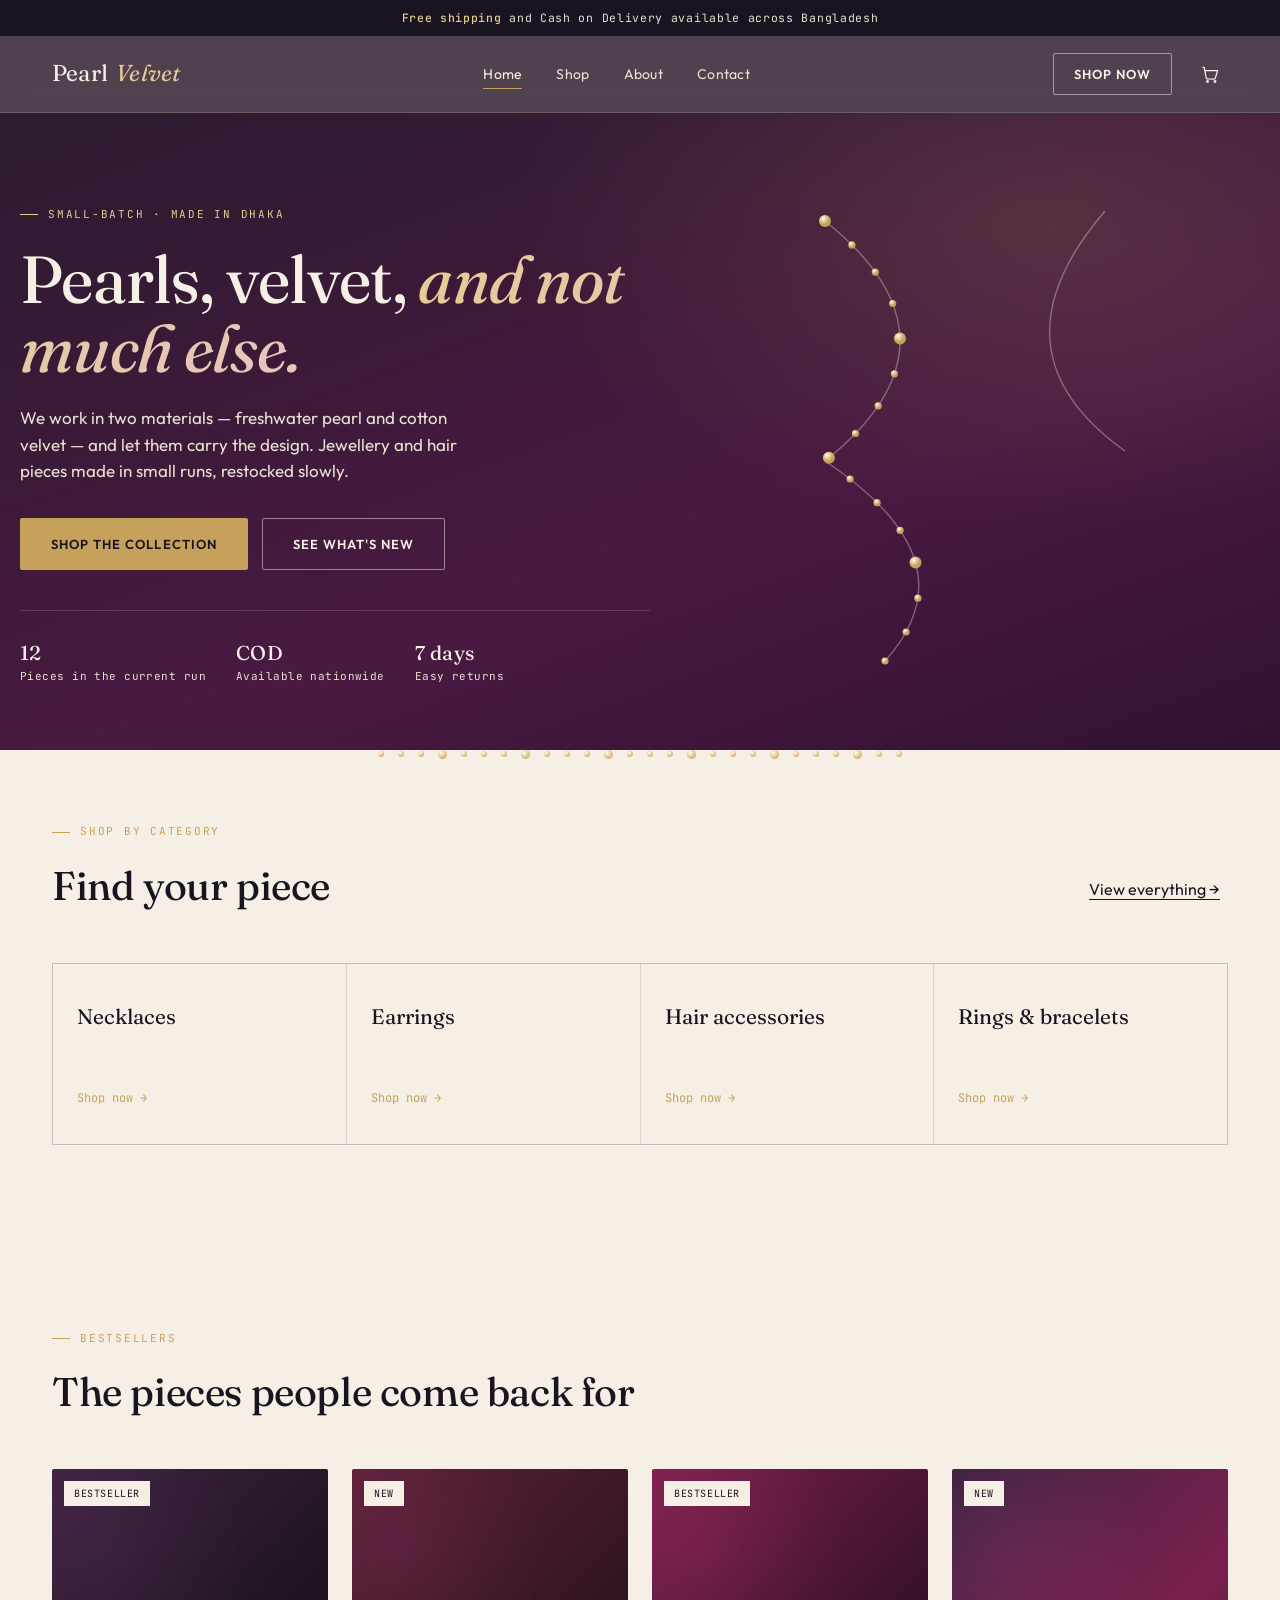
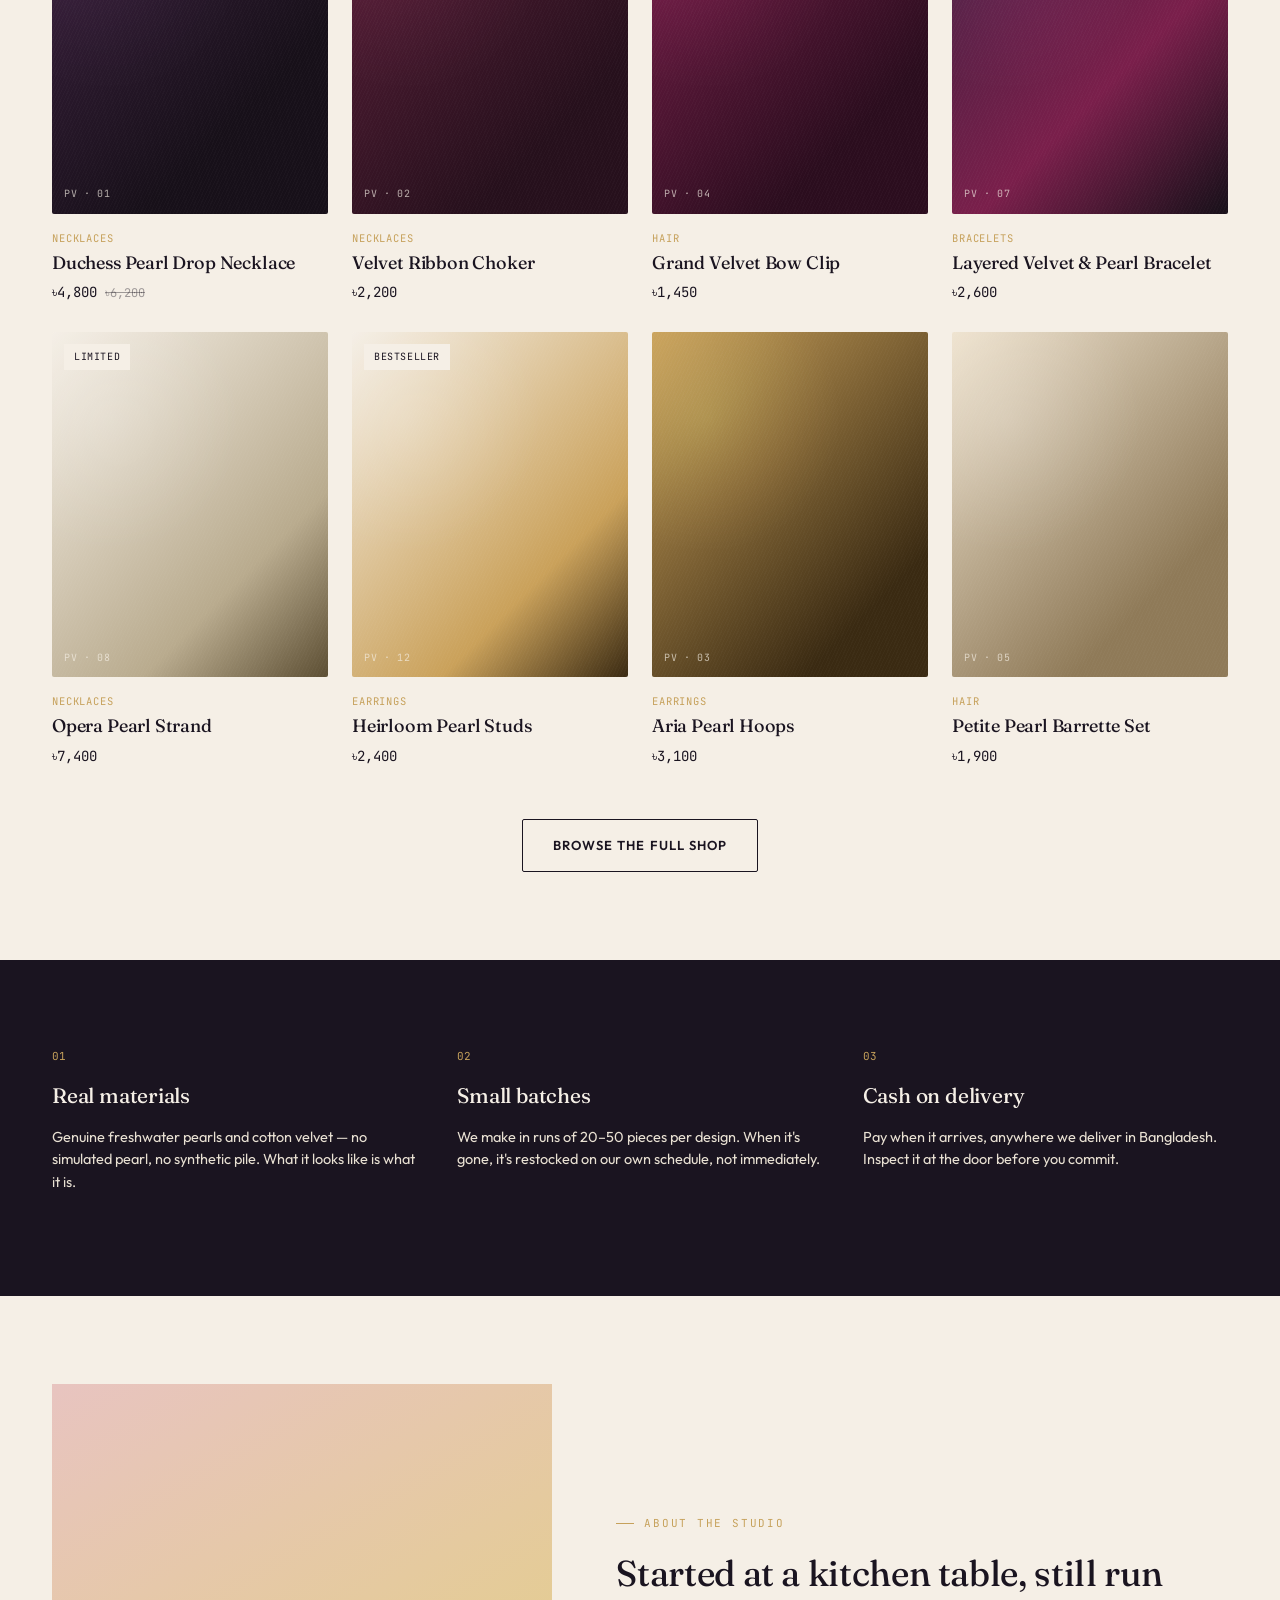
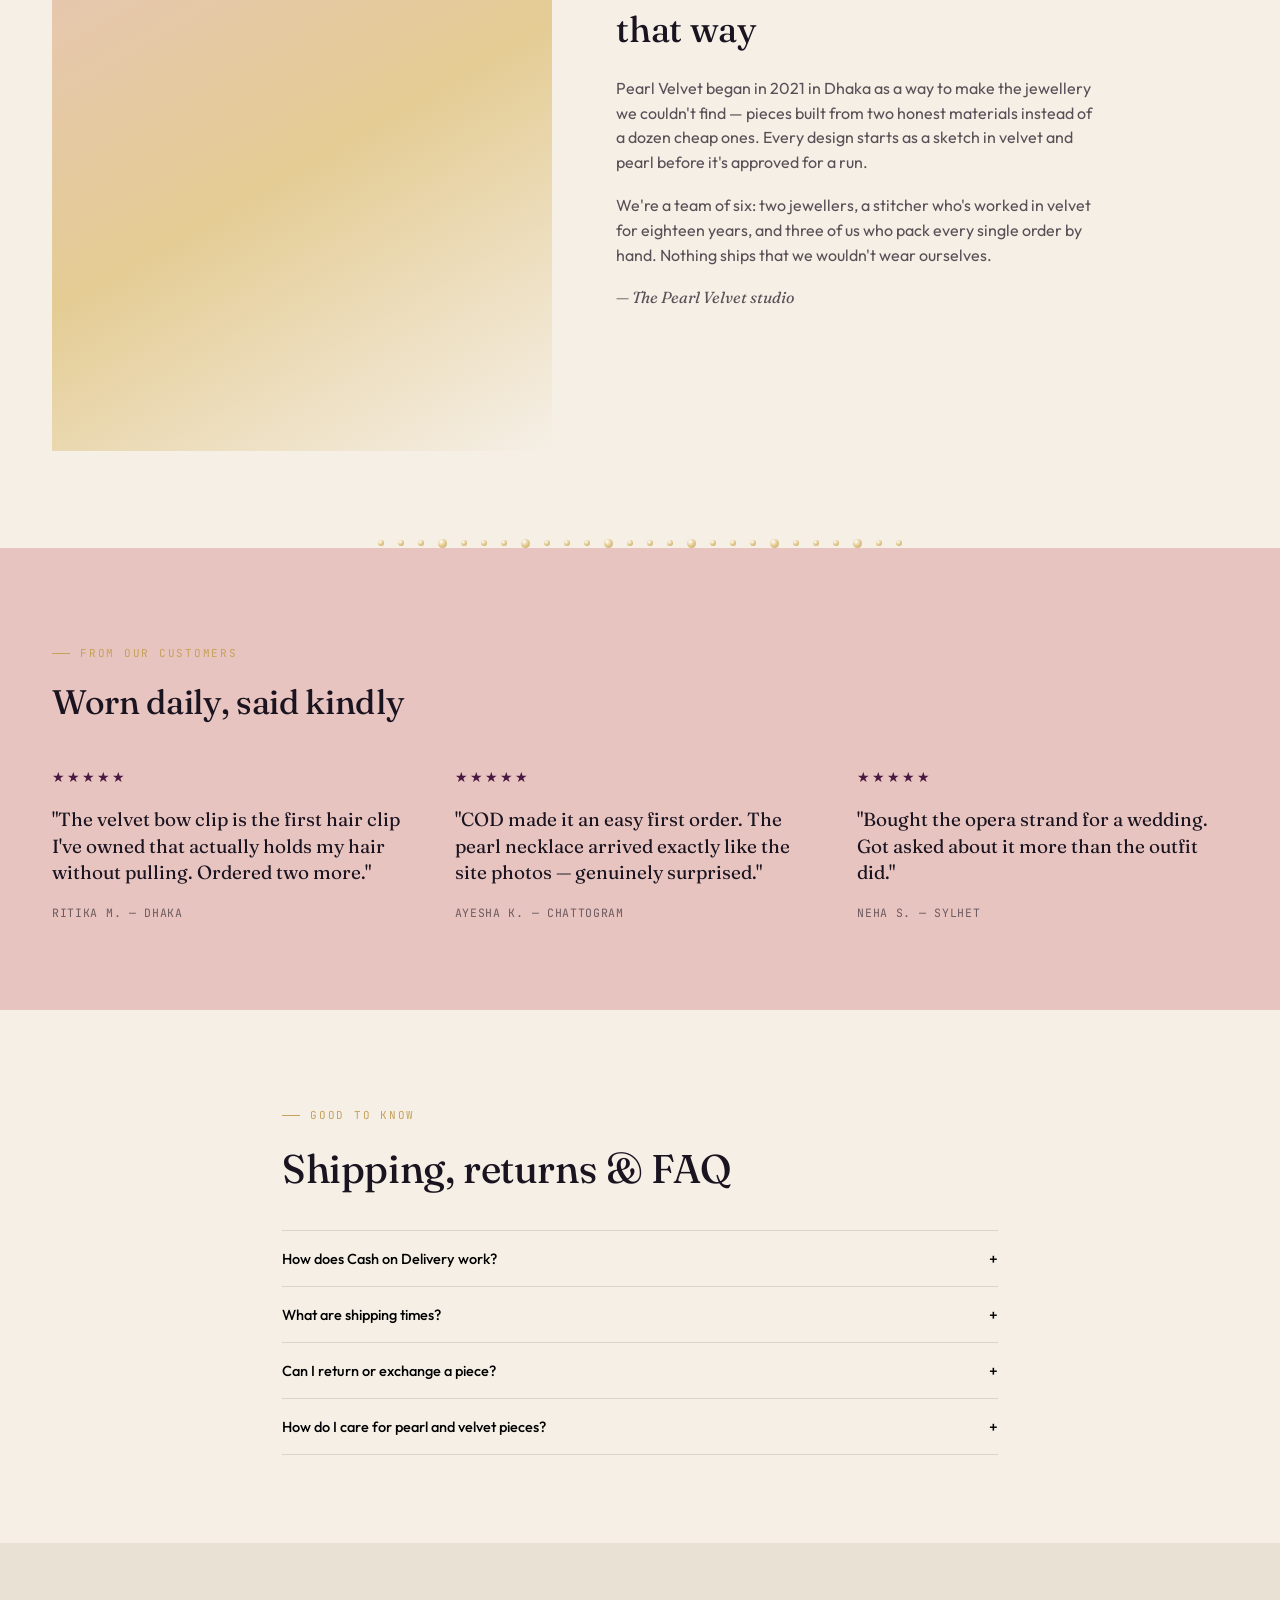
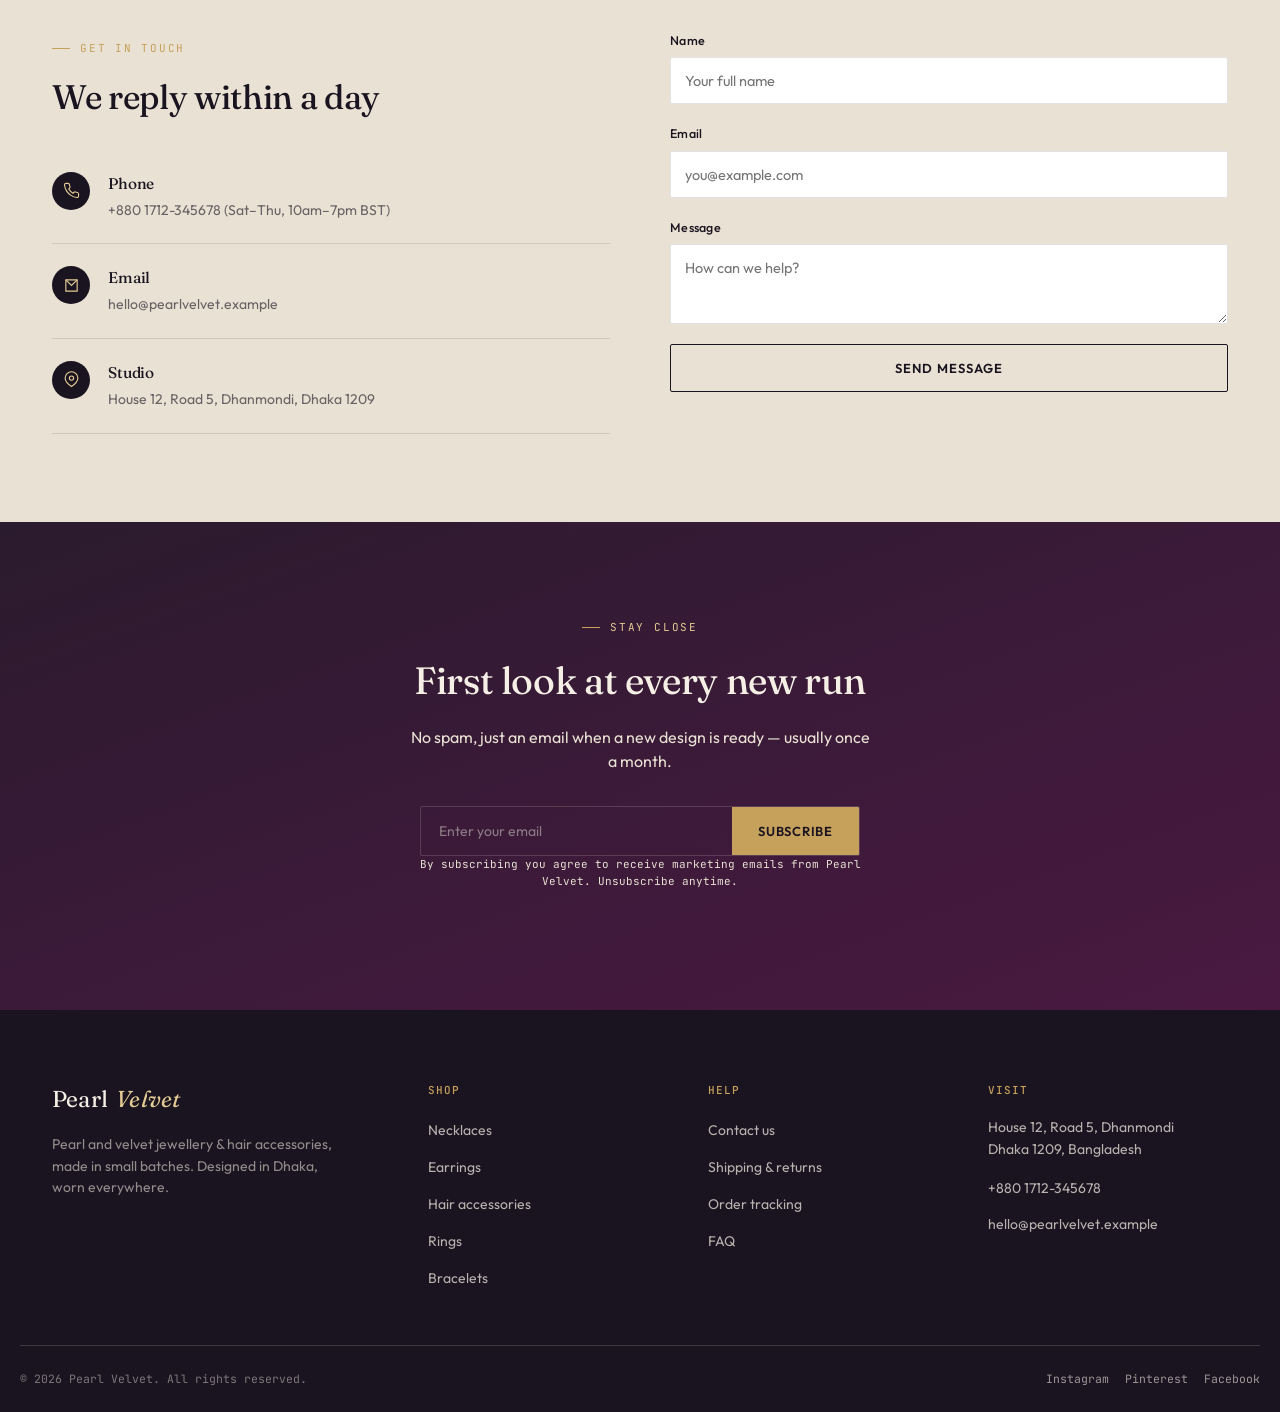
==== index.html @ d52ae2b6 "Add project files" ====
<!DOCTYPE html>
<html lang="en">
<head>
<meta charset="UTF-8">
<meta name="viewport" content="width=device-width, initial-scale=1.0">
<title>Pearl Velvet — Pearl & Velvet Jewellery, Made Slowly</title>
<meta name="description" content="Pearl Velvet is a small-batch jewellery and hair-accessory studio working in freshwater pearl and cotton velvet. Cash on delivery across Bangladesh.">
<link rel="icon" href="data:image/svg+xml,<svg xmlns=%22http://www.w3.org/2000/svg%22 viewBox=%220 0 32 32%22><circle cx=%2216%22 cy=%2216%22 r=%2211%22 fill=%22%23c6a15b%22/></svg>">
<link rel="stylesheet" href="style.css">
</head>
<body data-page="home">

<div id="site-header-root"></div>

<main>

  <!-- ============ HERO ============ -->
  <section class="hero" style="padding:0;">
    <div class="wrap hero-grid">
      <div class="hero-copy">
        <span class="eyebrow">Small-batch · Made in Dhaka</span>
        <h1>Pearls, velvet, <em>and not much else.</em></h1>
        <p>We work in two materials — freshwater pearl and cotton velvet — and let them carry the design. Jewellery and hair pieces made in small runs, restocked slowly.</p>
        <div class="hero-actions">
          <a href="shop.html" class="btn btn-gold">Shop the collection</a>
          <a href="#new-in" class="btn btn-outline-light">See what's new</a>
        </div>
        <div class="hero-meta">
          <div><strong>12</strong>Pieces in the current run</div>
          <div><strong>COD</strong>Available nationwide</div>
          <div><strong>7 days</strong>Easy returns</div>
        </div>
      </div>
      <div class="hero-art" aria-hidden="true">
        <svg viewBox="0 0 420 480" xmlns="http://www.w3.org/2000/svg">
          <path class="drape" d="M 60 20 Q 210 140 60 260 Q 210 360 120 460" />
          <path class="drape" d="M 340 10 Q 220 150 360 250" style="animation-delay:.3s" />
          <!-- beads along the main drape -->
          <g id="beads"></g>
        </svg>
      </div>
    </div>
  </section>

  <div class="wrap"><div class="pearl-strand" id="strand-1"></div></div>

  <!-- ============ CATEGORY STRIP ============ -->
  <section id="new-in" style="padding-top:56px;">
    <div class="wrap">
      <div class="section-head">
        <div>
          <span class="eyebrow">Shop by category</span>
          <h2>Find your piece</h2>
        </div>
        <a href="shop.html" class="btn-ghost">View everything →</a>
      </div>
      <div class="cat-strip">
        <a class="cat-card" href="shop.html?cat=Necklaces">
          <span class="cat-name">Necklaces</span>
          <span class="cat-arrow">Shop now →</span>
        </a>
        <a class="cat-card" href="shop.html?cat=Earrings">
          <span class="cat-name">Earrings</span>
          <span class="cat-arrow">Shop now →</span>
        </a>
        <a class="cat-card" href="shop.html?cat=Hair">
          <span class="cat-name">Hair accessories</span>
          <span class="cat-arrow">Shop now →</span>
        </a>
        <a class="cat-card" href="shop.html?cat=Rings">
          <span class="cat-name">Rings & bracelets</span>
          <span class="cat-arrow">Shop now →</span>
        </a>
      </div>
    </div>
  </section>

  <!-- ============ FEATURED PRODUCTS ============ -->
  <section>
    <div class="wrap">
      <div class="section-head">
        <div>
          <span class="eyebrow">Bestsellers</span>
          <h2>The pieces people come back for</h2>
        </div>
      </div>
      <div class="product-grid" id="featured-grid"></div>
      <div class="grid-cta">
        <a href="shop.html" class="btn btn-outline-dark">Browse the full shop</a>
      </div>
    </div>
  </section>

  <!-- ============ FEATURE STRIP ============ -->
  <section class="feature-strip">
    <div class="wrap feature-grid">
      <div>
        <span class="num">01</span>
        <h3>Real materials</h3>
        <p>Genuine freshwater pearls and cotton velvet — no simulated pearl, no synthetic pile. What it looks like is what it is.</p>
      </div>
      <div>
        <span class="num">02</span>
        <h3>Small batches</h3>
        <p>We make in runs of 20–50 pieces per design. When it's gone, it's restocked on our own schedule, not immediately.</p>
      </div>
      <div>
        <span class="num">03</span>
        <h3>Cash on delivery</h3>
        <p>Pay when it arrives, anywhere we deliver in Bangladesh. Inspect it at the door before you commit.</p>
      </div>
    </div>
  </section>

  <!-- ============ ABOUT ============ -->
  <section id="about">
    <div class="wrap about-split">
      <div class="about-art"></div>
      <div class="about-copy">
        <span class="eyebrow">About the studio</span>
        <h2 style="margin-top:14px;font-size:clamp(26px,3.2vw,36px);">Started at a kitchen table, still run that way</h2>
        <p>Pearl Velvet began in 2021 in Dhaka as a way to make the jewellery we couldn't find — pieces built from two honest materials instead of a dozen cheap ones. Every design starts as a sketch in velvet and pearl before it's approved for a run.</p>
        <p>We're a team of six: two jewellers, a stitcher who's worked in velvet for eighteen years, and three of us who pack every single order by hand. Nothing ships that we wouldn't wear ourselves.</p>
        <p class="about-signature">— The Pearl Velvet studio</p>
      </div>
    </div>
  </section>

  <div class="wrap"><div class="pearl-strand" id="strand-2"></div></div>

  <!-- ============ TESTIMONIALS ============ -->
  <section class="testimonial-strip">
    <div class="wrap">
      <div class="section-head" style="margin-bottom:38px;">
        <div>
          <span class="eyebrow">From our customers</span>
          <h2 style="font-size:clamp(26px,3.2vw,34px);">Worn daily, said kindly</h2>
        </div>
      </div>
      <div class="testimonial-grid">
        <div class="testimonial-card">
          <div class="stars">★★★★★</div>
          <p>"The velvet bow clip is the first hair clip I've owned that actually holds my hair without pulling. Ordered two more."</p>
          <div class="testimonial-name">Ritika M. — Dhaka</div>
        </div>
        <div class="testimonial-card">
          <div class="stars">★★★★★</div>
          <p>"COD made it an easy first order. The pearl necklace arrived exactly like the site photos — genuinely surprised."</p>
          <div class="testimonial-name">Ayesha K. — Chattogram</div>
        </div>
        <div class="testimonial-card">
          <div class="stars">★★★★★</div>
          <p>"Bought the opera strand for a wedding. Got asked about it more than the outfit did."</p>
          <div class="testimonial-name">Neha S. — Sylhet</div>
        </div>
      </div>
    </div>
  </section>

  <!-- ============ FAQ ============ -->
  <section id="faq">
    <div class="wrap" style="max-width:780px;">
      <div class="section-head" style="margin-bottom:30px;">
        <div>
          <span class="eyebrow">Good to know</span>
          <h2>Shipping, returns & FAQ</h2>
        </div>
      </div>
      <div class="pd-accordion">
        <div class="acc-item">
          <button class="acc-trigger">How does Cash on Delivery work? <span class="plus">+</span></button>
          <div class="acc-panel"><ul><li>Choose Cash on Delivery at checkout — no card or online payment needed.</li><li>We confirm your order by phone or email within 24 hours.</li><li>Pay the courier in cash (or UPI, where the courier supports it) when your parcel arrives.</li></ul></div>
        </div>
        <div class="acc-item">
          <button class="acc-trigger">What are shipping times? <span class="plus">+</span></button>
          <div class="acc-panel"><ul><li>Dhaka: 1–3 business days.</li><li>Rest of Bangladesh: 3–6 business days.</li><li>Shipping is free on every order — no minimum spend, no exceptions.</li></ul></div>
        </div>
        <div class="acc-item">
          <button class="acc-trigger">Can I return or exchange a piece? <span class="plus">+</span></button>
          <div class="acc-panel"><ul><li>Unworn pieces in original packaging can be returned within 7 days of delivery.</li><li>Earrings are final sale for hygiene reasons.</li><li>Email hello@pearlvelvet.example with your order number to start a return.</li></ul></div>
        </div>
        <div class="acc-item">
          <button class="acc-trigger">How do I care for pearl and velvet pieces? <span class="plus">+</span></button>
          <div class="acc-panel"><ul><li>Wipe pearls with a soft dry cloth after wearing — avoid perfume and lotion contact.</li><li>Store velvet pieces flat, away from direct sunlight.</li><li>Spot clean velvet only; never machine wash.</li></ul></div>
        </div>
      </div>
    </div>
  </section>

  <!-- ============ CONTACT ============ -->
  <section class="contact-strip" id="contact">
    <div class="wrap contact-grid">
      <div>
        <span class="eyebrow">Get in touch</span>
        <h2 style="margin-top:14px;font-size:clamp(26px,3.2vw,34px);margin-bottom:26px;">We reply within a day</h2>
        <div class="contact-card">
          <div class="ic"><svg width="17" height="17" viewBox="0 0 24 24" fill="none" stroke="currentColor" stroke-width="1.6"><path d="M22 16.92v3a2 2 0 0 1-2.18 2 19.79 19.79 0 0 1-8.63-3.07 19.5 19.5 0 0 1-6-6 19.79 19.79 0 0 1-3.07-8.67A2 2 0 0 1 4.11 2h3a2 2 0 0 1 2 1.72c.127.96.362 1.903.7 2.81a2 2 0 0 1-.45 2.11L8.09 9.91a16 16 0 0 0 6 6l1.27-1.27a2 2 0 0 1 2.11-.45c.907.338 1.85.573 2.81.7A2 2 0 0 1 22 16.92z"/></svg></div>
          <div><h4>Phone</h4><p>+880 1712-345678 (Sat–Thu, 10am–7pm BST)</p></div>
        </div>
        <div class="contact-card">
          <div class="ic"><svg width="17" height="17" viewBox="0 0 24 24" fill="none" stroke="currentColor" stroke-width="1.6"><path d="M4 4h16v16H4z"/><path d="m4 4 8 8 8-8"/></svg></div>
          <div><h4>Email</h4><p>hello@pearlvelvet.example</p></div>
        </div>
        <div class="contact-card">
          <div class="ic"><svg width="17" height="17" viewBox="0 0 24 24" fill="none" stroke="currentColor" stroke-width="1.6"><path d="M21 10c0 6-9 12-9 12s-9-6-9-12a9 9 0 0 1 18 0z"/><circle cx="12" cy="10" r="3"/></svg></div>
          <div><h4>Studio</h4><p>House 12, Road 5, Dhanmondi, Dhaka 1209</p></div>
        </div>
      </div>
      <form class="contact-form" id="contact-form">
        <div class="form-field">
          <label for="cf-name">Name</label>
          <input type="text" id="cf-name" name="name" required placeholder="Your full name">
        </div>
        <div class="form-field">
          <label for="cf-email">Email</label>
          <input type="email" id="cf-email" name="email" required placeholder="you@example.com">
        </div>
        <div class="form-field">
          <label for="cf-message">Message</label>
          <textarea id="cf-message" name="message" required placeholder="How can we help?"></textarea>
        </div>
        <button type="submit" class="btn btn-outline-dark btn-block">Send message</button>
      </form>
    </div>
  </section>

  <!-- ============ NEWSLETTER ============ -->
  <section class="newsletter">
    <div class="wrap">
      <span class="eyebrow" style="color:var(--gold-light);justify-content:center;">Stay close</span>
      <h2 style="margin-top:16px;">First look at every new run</h2>
      <p>No spam, just an email when a new design is ready — usually once a month.</p>
      <form class="newsletter-form" id="newsletter-form">
        <input type="email" placeholder="Enter your email" required aria-label="Email address">
        <button type="submit">Subscribe</button>
      </form>
      <p class="newsletter-note">By subscribing you agree to receive marketing emails from Pearl Velvet. Unsubscribe anytime.</p>
    </div>
  </section>

</main>

<div id="site-footer-root"></div>

<script src="data.js"></script>
<script src="cart.js"></script>
<script src="chrome.js"></script>
<script src="render.js"></script>
<script src="main.js"></script>
</body>
</html>
---- style.css ----
/* ==========================================================================
   Pearl Velvet — stylesheet
   Palette:  --plum #2B1B2E   --burgundy #4A1942   --ink #1A1420
             --ivory #F5EFE6  --gold #C6A15B        --blush #E8C4C0
   Type:     Fraunces (display) / Outfit (body) / JetBrains Mono (utility)
   ========================================================================== */

@import url("https://fonts.googleapis.com/css2?family=Fraunces:ital,opsz,wght@0,9..144,300;0,9..144,450;0,9..144,600;1,9..144,450&family=Outfit:wght@300;400;500;600;700&family=JetBrains+Mono:wght@400;500&display=swap");

:root {
  --plum: #2b1b2e;
  --burgundy: #4a1942;
  --ink: #1a1420;
  --ivory: #f5efe6;
  --ivory-dim: #e9e1d3;
  --gold: #c6a15b;
  --gold-light: #e4cc94;
  --blush: #e8c4c0;
  --line-on-dark: rgba(245, 239, 230, 0.16);
  --line-on-light: rgba(26, 20, 32, 0.12);

  --font-display: "Fraunces", Georgia, serif;
  --font-body: "Outfit", -apple-system, BlinkMacSystemFont, sans-serif;
  --font-mono: "JetBrains Mono", ui-monospace, monospace;

  --max-w: 1240px;
  --radius: 2px;
  --ease: cubic-bezier(0.22, 1, 0.36, 1);
}

* { box-sizing: border-box; }
html { scroll-behavior: smooth; }

@media (prefers-reduced-motion: reduce) {
  html { scroll-behavior: auto; }
  *, *::before, *::after {
    animation-duration: 0.01ms !important;
    animation-iteration-count: 1 !important;
    transition-duration: 0.01ms !important;
    scroll-behavior: auto !important;
  }
}

body {
  margin: 0;
  background: var(--ivory);
  color: var(--ink);
  font-family: var(--font-body);
  font-size: 16px;
  line-height: 1.55;
  -webkit-font-smoothing: antialiased;
}

img { max-width: 100%; display: block; }
a { color: inherit; text-decoration: none; }
button { font-family: inherit; cursor: pointer; }

.wrap {
  max-width: var(--max-w);
  margin: 0 auto;
  padding: 0 32px;
}

h1, h2, h3, h4 {
  font-family: var(--font-display);
  font-weight: 450;
  margin: 0;
  letter-spacing: -0.01em;
}

.eyebrow {
  font-family: var(--font-mono);
  font-size: 11px;
  letter-spacing: 0.16em;
  text-transform: uppercase;
  color: var(--gold);
  display: inline-flex;
  align-items: center;
  gap: 10px;
}
.eyebrow::before {
  content: "";
  width: 18px;
  height: 1px;
  background: var(--gold);
  display: inline-block;
}

:focus-visible {
  outline: 2px solid var(--gold);
  outline-offset: 3px;
}

/* ---------- buttons ---------- */
.btn {
  display: inline-flex;
  align-items: center;
  justify-content: center;
  gap: 8px;
  padding: 15px 30px;
  font-family: var(--font-body);
  font-size: 13px;
  font-weight: 600;
  letter-spacing: 0.08em;
  text-transform: uppercase;
  border: 1px solid transparent;
  border-radius: var(--radius);
  transition: background 0.25s var(--ease), color 0.25s var(--ease), border-color 0.25s var(--ease), transform 0.2s var(--ease);
  white-space: nowrap;
}
.btn:active { transform: translateY(1px); }

.btn-gold {
  background: var(--gold);
  color: var(--ink);
}
.btn-gold:hover { background: var(--gold-light); }

.btn-outline-dark {
  border-color: var(--ink);
  color: var(--ink);
  background: transparent;
}
.btn-outline-dark:hover { background: var(--ink); color: var(--ivory); }

.btn-outline-light {
  border-color: rgba(245, 239, 230, 0.5);
  color: var(--ivory);
  background: transparent;
}
.btn-outline-light:hover { background: var(--ivory); color: var(--ink); border-color: var(--ivory); }

.btn-ghost {
  color: var(--ink);
  background: transparent;
  padding: 15px 8px;
  text-decoration: underline;
  text-underline-offset: 4px;
}

.btn-block { width: 100%; }
.btn[disabled] { opacity: 0.45; cursor: not-allowed; }

/* ---------- pearl-strand divider (signature element) ----------
   A knotted string of pearls, echoing the strand product & the
   brand's own materials. Used between major sections. */
.pearl-strand {
  display: flex;
  align-items: center;
  justify-content: center;
  gap: 14px;
  padding: 0;
  overflow: hidden;
}
.pearl-strand span {
  width: 6px;
  height: 6px;
  border-radius: 50%;
  background: radial-gradient(circle at 35% 30%, #fff, var(--gold-light) 45%, var(--gold) 100%);
  opacity: 0;
  transform: translateY(6px);
  animation: pv-pearl-in 0.6s var(--ease) forwards;
}
.pearl-strand span:nth-child(4n) { width: 9px; height: 9px; }
@keyframes pv-pearl-in {
  to { opacity: 1; transform: translateY(0); }
}
.pearl-strand.dark span { background: radial-gradient(circle at 35% 30%, #fff, var(--blush) 45%, var(--gold) 100%); }

/* ==========================================================================
   Header
   ========================================================================== */
.site-header {
  position: sticky;
  top: 0;
  z-index: 100;
  background: rgba(43, 27, 46, 0.82);
  backdrop-filter: blur(14px) saturate(140%);
  -webkit-backdrop-filter: blur(14px) saturate(140%);
  border-bottom: 1px solid var(--line-on-dark);
}
.header-row {
  display: flex;
  align-items: center;
  justify-content: space-between;
  height: 76px;
  gap: 24px;
}
.logo {
  font-family: var(--font-display);
  font-size: 23px;
  color: var(--ivory);
  letter-spacing: 0.01em;
  display: flex;
  align-items: baseline;
  gap: 8px;
}
.logo em {
  font-style: italic;
  color: var(--gold-light);
}
.main-nav {
  display: flex;
  gap: 34px;
  list-style: none;
  margin: 0;
  padding: 0;
}
.main-nav a {
  color: var(--ivory-dim);
  font-size: 14px;
  letter-spacing: 0.02em;
  position: relative;
  padding: 6px 0;
  transition: color 0.2s var(--ease);
}
.main-nav a:hover, .main-nav a.active { color: var(--ivory); }
.main-nav a.active::after {
  content: "";
  position: absolute;
  left: 0; right: 0; bottom: 0;
  height: 1px;
  background: var(--gold);
}
.header-actions {
  display: flex;
  align-items: center;
  gap: 20px;
}
.icon-btn {
  position: relative;
  display: inline-flex;
  align-items: center;
  justify-content: center;
  color: var(--ivory);
  width: 36px; height: 36px;
}
.icon-btn svg { width: 20px; height: 20px; }
.cart-badge {
  position: absolute;
  top: -2px; right: -4px;
  background: var(--gold);
  color: var(--ink);
  font-family: var(--font-mono);
  font-size: 10px;
  font-weight: 500;
  width: 16px; height: 16px;
  border-radius: 50%;
  align-items: center;
  justify-content: center;
  display: none;
}
.nav-toggle {
  display: none;
  background: none;
  border: none;
  color: var(--ivory);
  width: 36px; height: 36px;
}

.announce-bar {
  background: var(--ink);
  color: var(--ivory-dim);
  text-align: center;
  font-family: var(--font-mono);
  font-size: 11.5px;
  letter-spacing: 0.06em;
  padding: 9px 12px;
}
.announce-bar strong { color: var(--gold-light); font-weight: 500; }

/* ==========================================================================
   Hero
   ========================================================================== */
.hero {
  position: relative;
  background:
    radial-gradient(ellipse 900px 500px at 82% 18%, rgba(198, 161, 91, 0.16), transparent 60%),
    linear-gradient(160deg, var(--plum) 0%, var(--burgundy) 62%, #2f1230 100%);
  color: var(--ivory);
  overflow: hidden;
}
.hero-grid {
  display: grid;
  grid-template-columns: 1.05fr 0.95fr;
  align-items: center;
  gap: 40px;
  padding: 84px 0 64px;
  min-height: 560px;
}
.hero-copy .eyebrow { color: var(--gold-light); }
.hero-copy .eyebrow::before { background: var(--gold-light); }
.hero-copy h1 {
  font-size: clamp(40px, 5.2vw, 68px);
  line-height: 1.04;
  margin: 22px 0 22px;
  color: var(--ivory);
}
.hero-copy h1 em {
  font-style: italic;
  color: transparent;
  background: linear-gradient(120deg, var(--gold-light), var(--blush));
  -webkit-background-clip: text;
  background-clip: text;
}
.hero-copy p {
  font-size: 17px;
  color: var(--ivory-dim);
  max-width: 440px;
  margin: 0 0 34px;
}
.hero-actions { display: flex; gap: 14px; flex-wrap: wrap; margin-bottom: 40px; }
.hero-meta {
  display: flex;
  gap: 30px;
  padding-top: 26px;
  border-top: 1px solid var(--line-on-dark);
}
.hero-meta div { font-family: var(--font-mono); font-size: 11px; color: var(--ivory-dim); letter-spacing: 0.04em; }
.hero-meta strong { display: block; font-family: var(--font-display); font-size: 20px; color: var(--ivory); font-weight: 450; }

/* Hero art: SVG pearl strand draping like a necklace on a bust-form line */
.hero-art { position: relative; height: 480px; }
.hero-art svg { width: 100%; height: 100%; }
.hero-art .drape {
  stroke: rgba(245, 239, 230, 0.35);
  stroke-width: 1.4;
  fill: none;
  stroke-dasharray: 700;
  stroke-dashoffset: 700;
  animation: pv-draw 1.8s var(--ease) 0.2s forwards;
}
@keyframes pv-draw { to { stroke-dashoffset: 0; } }
.hero-art .bead {
  opacity: 0;
  animation: pv-bead-in 0.5s var(--ease) forwards;
  transform-origin: center;
}
@keyframes pv-bead-in {
  from { opacity: 0; transform: scale(0.2); }
  to { opacity: 1; transform: scale(1); }
}
.hero-art .bead:hover { filter: drop-shadow(0 0 6px var(--gold-light)); }

/* ==========================================================================
   Section scaffolding
   ========================================================================== */
section { padding: 88px 0; }
.section-head {
  display: flex;
  align-items: flex-end;
  justify-content: space-between;
  gap: 24px;
  margin-bottom: 46px;
  flex-wrap: wrap;
}
.section-head h2 { font-size: clamp(28px, 3.4vw, 40px); margin-top: 14px; }
.section-head p { color: rgba(26,20,32,0.62); max-width: 440px; margin: 10px 0 0; }

/* ==========================================================================
   Category strip
   ========================================================================== */
.cat-strip {
  display: grid;
  grid-template-columns: repeat(4, 1fr);
  gap: 1px;
  background: var(--line-on-light);
  border: 1px solid var(--line-on-light);
}
.cat-card {
  background: var(--ivory);
  padding: 36px 24px;
  display: flex;
  flex-direction: column;
  gap: 40px;
  min-height: 180px;
  transition: background 0.3s var(--ease);
}
.cat-card:hover { background: #efe6d5; }
.cat-card .cat-name { font-family: var(--font-display); font-size: 21px; }
.cat-card .cat-arrow { font-family: var(--font-mono); font-size: 12px; color: var(--gold); display: flex; align-items: center; gap: 8px; align-self: flex-start; margin-top: auto; }

/* ==========================================================================
   Product grid & cards
   ========================================================================== */
.filter-row {
  display: flex;
  gap: 10px;
  flex-wrap: wrap;
  margin-bottom: 36px;
}
.chip {
  border: 1px solid var(--line-on-light);
  background: transparent;
  color: var(--ink);
  padding: 9px 18px;
  border-radius: 30px;
  font-size: 13px;
  letter-spacing: 0.02em;
  transition: all 0.2s var(--ease);
}
.chip:hover { border-color: var(--gold); }
.chip.active { background: var(--ink); border-color: var(--ink); color: var(--ivory); }

.product-grid {
  display: grid;
  grid-template-columns: repeat(4, 1fr);
  gap: 28px 24px;
}
.product-card {
  display: flex;
  flex-direction: column;
  background: none;
  border: none;
  text-align: left;
  padding: 0;
  color: inherit;
}
.product-swatch {
  position: relative;
  aspect-ratio: 4 / 5;
  border-radius: var(--radius);
  overflow: hidden;
  margin-bottom: 16px;
  isolation: isolate;
}
.product-swatch::after {
  content: "";
  position: absolute; inset: 0;
  background-image: radial-gradient(circle at 20% 25%, rgba(255,255,255,0.16), transparent 40%);
  mix-blend-mode: overlay;
}
.product-swatch::before {
  /* velvet texture: fine noise via repeating gradient */
  content: "";
  position: absolute; inset: 0;
  background-image: repeating-linear-gradient(115deg, rgba(255,255,255,0.045) 0px, rgba(255,255,255,0.045) 1px, transparent 1px, transparent 3px);
  opacity: 0.5;
}
.product-swatch .pv-mono {
  position: absolute;
  bottom: 12px; left: 12px;
  font-family: var(--font-mono);
  font-size: 10px;
  color: rgba(245,239,230,0.7);
  letter-spacing: 0.06em;
}
.product-badge {
  position: absolute;
  top: 12px; left: 12px;
  background: var(--ivory);
  color: var(--ink);
  font-family: var(--font-mono);
  font-size: 10px;
  letter-spacing: 0.06em;
  padding: 5px 10px;
  text-transform: uppercase;
  z-index: 2;
}
.product-quick {
  position: absolute;
  bottom: 12px; right: 12px;
  width: 34px; height: 34px;
  border-radius: 50%;
  background: rgba(245,239,230,0.92);
  color: var(--ink);
  display: flex; align-items: center; justify-content: center;
  border: none;
  opacity: 0;
  transform: translateY(6px);
  transition: opacity 0.2s var(--ease), transform 0.2s var(--ease);
  z-index: 2;
}
.product-card:hover .product-quick { opacity: 1; transform: translateY(0); }
.product-quick svg { width: 15px; height: 15px; }

.product-cat { font-family: var(--font-mono); font-size: 10.5px; color: var(--gold); letter-spacing: 0.08em; text-transform: uppercase; }
.product-name { font-family: var(--font-display); font-size: 18px; margin: 6px 0 8px; line-height: 1.25; }
.product-price { display: flex; align-items: baseline; gap: 8px; font-family: var(--font-mono); font-size: 14px; }
.product-price .compare { text-decoration: line-through; color: rgba(26,20,32,0.4); font-size: 12px; }

.grid-cta { text-align: center; margin-top: 52px; }

/* ==========================================================================
   Feature / about strip
   ========================================================================== */
.feature-strip {
  background: var(--ink);
  color: var(--ivory);
}
.feature-grid {
  display: grid;
  grid-template-columns: repeat(3, 1fr);
  gap: 40px;
}
.feature-grid .num { font-family: var(--font-mono); font-size: 11px; color: var(--gold); margin-bottom: 14px; display: block; }
.feature-grid h3 { font-size: 21px; margin-bottom: 10px; }
.feature-grid p { color: var(--ivory-dim); font-size: 14.5px; }

.about-split {
  display: grid;
  grid-template-columns: 0.9fr 1.1fr;
  gap: 64px;
  align-items: center;
}
.about-art {
  aspect-ratio: 3/4;
  background: linear-gradient(150deg, var(--blush), var(--gold-light) 55%, var(--ivory));
  position: relative;
  overflow: hidden;
}
.about-copy p { color: rgba(26,20,32,0.72); font-size: 16px; margin: 18px 0; max-width: 480px; }
.about-signature { font-family: var(--font-display); font-style: italic; font-size: 20px; margin-top: 20px; color: var(--burgundy); }

/* ==========================================================================
   Testimonials
   ========================================================================== */
.testimonial-strip { background: var(--blush); }
.testimonial-grid {
  display: grid;
  grid-template-columns: repeat(3, 1fr);
  gap: 32px;
}
.testimonial-card { display: flex; flex-direction: column; gap: 18px; }
.stars { color: var(--burgundy); letter-spacing: 2px; font-size: 14px; }
.testimonial-card p { font-family: var(--font-display); font-size: 19px; line-height: 1.4; margin: 0; }
.testimonial-name { font-family: var(--font-mono); font-size: 11.5px; color: rgba(26,20,32,0.6); text-transform: uppercase; letter-spacing: 0.06em; }

/* ==========================================================================
   Newsletter
   ========================================================================== */
.newsletter {
  background: linear-gradient(160deg, var(--plum), var(--burgundy));
  color: var(--ivory);
  text-align: center;
}
.newsletter h2 { font-size: clamp(26px, 3.6vw, 38px); margin-bottom: 14px; }
.newsletter p { color: var(--ivory-dim); max-width: 460px; margin: 0 auto 32px; }
.newsletter-form {
  display: flex;
  max-width: 440px;
  margin: 0 auto;
  border: 1px solid var(--line-on-dark);
  border-radius: var(--radius);
  overflow: hidden;
}
.newsletter-form input {
  flex: 1;
  background: transparent;
  border: none;
  padding: 15px 18px;
  color: var(--ivory);
  font-family: var(--font-body);
  font-size: 14px;
}
.newsletter-form input::placeholder { color: rgba(245,239,230,0.45); }
.newsletter-form input:focus { outline: none; }
.newsletter-form button {
  border: none;
  background: var(--gold);
  color: var(--ink);
  padding: 0 26px;
  font-size: 13px;
  font-weight: 600;
  letter-spacing: 0.06em;
  text-transform: uppercase;
}
.newsletter-form button:hover { background: var(--gold-light); }
.newsletter-note { font-family: var(--font-mono); font-size: 11px; color: rgba(245,239,230,0.5); margin-top: 16px; }

/* ==========================================================================
   Footer
   ========================================================================== */
.site-footer { background: var(--ink); color: var(--ivory-dim); padding-top: 72px; }
.footer-grid {
  display: grid;
  grid-template-columns: 1.4fr 1fr 1fr 1fr;
  gap: 40px;
  padding-bottom: 56px;
  border-bottom: 1px solid var(--line-on-dark);
}
.footer-brand .logo { margin-bottom: 16px; }
.footer-brand p { font-size: 14px; max-width: 300px; color: rgba(245,239,230,0.55); }
.footer-col h4 { font-family: var(--font-mono); font-size: 11px; letter-spacing: 0.1em; text-transform: uppercase; color: var(--gold); margin-bottom: 18px; font-weight: 500; }
.footer-col ul { list-style: none; margin: 0; padding: 0; display: flex; flex-direction: column; gap: 12px; }
.footer-col a, .footer-col address { font-size: 14px; color: rgba(245,239,230,0.72); font-style: normal; transition: color 0.2s; }
.footer-col a:hover { color: var(--ivory); }
.footer-bottom {
  display: flex;
  justify-content: space-between;
  align-items: center;
  padding: 24px 0;
  font-family: var(--font-mono);
  font-size: 11.5px;
  color: rgba(245,239,230,0.45);
  flex-wrap: wrap;
  gap: 12px;
}
.footer-social { display: flex; gap: 16px; }
.footer-social a { color: rgba(245,239,230,0.6); }
.footer-social a:hover { color: var(--gold-light); }

/* ==========================================================================
   Page header (non-home pages)
   ========================================================================== */
.page-header {
  background: linear-gradient(160deg, var(--plum), var(--burgundy));
  color: var(--ivory);
  padding: 56px 0 44px;
}
.page-header h1 { font-size: clamp(32px, 4vw, 46px); margin-top: 14px; }
.breadcrumb { font-family: var(--font-mono); font-size: 11.5px; color: rgba(245,239,230,0.55); margin-top: 14px; }
.breadcrumb a { color: rgba(245,239,230,0.8); }
.breadcrumb a:hover { color: var(--gold-light); }

/* ==========================================================================
   Shop page
   ========================================================================== */
.shop-layout {
  display: grid;
  grid-template-columns: 220px 1fr;
  gap: 48px;
  align-items: start;
}
.shop-filters { position: sticky; top: 100px; display: flex; flex-direction: column; gap: 32px; }
.filter-block h4 { font-family: var(--font-mono); font-size: 11px; text-transform: uppercase; letter-spacing: 0.08em; color: rgba(26,20,32,0.5); margin-bottom: 14px; }
.filter-block ul { list-style: none; margin: 0; padding: 0; display: flex; flex-direction: column; gap: 10px; }
.filter-block button {
  background: none; border: none; padding: 0;
  font-size: 14.5px; color: rgba(26,20,32,0.7);
  text-align: left;
  transition: color 0.2s;
}
.filter-block button:hover, .filter-block button.active { color: var(--ink); font-weight: 500; }
.filter-block button.active { color: var(--burgundy); }
.shop-toolbar { display: flex; justify-content: space-between; align-items: center; margin-bottom: 28px; flex-wrap: wrap; gap: 14px; }
.result-count { font-family: var(--font-mono); font-size: 12px; color: rgba(26,20,32,0.55); }
.sort-select {
  font-family: var(--font-mono);
  font-size: 12px;
  border: 1px solid var(--line-on-light);
  background: var(--ivory);
  padding: 9px 14px;
  border-radius: var(--radius);
}
.empty-state { text-align: center; padding: 60px 20px; color: rgba(26,20,32,0.5); font-family: var(--font-mono); font-size: 13px; }

/* ==========================================================================
   Product detail page
   ========================================================================== */
.product-detail {
  display: grid;
  grid-template-columns: 1fr 1fr;
  gap: 64px;
  align-items: flex-start;
}
.pd-media {
  aspect-ratio: 4/5;
  border-radius: var(--radius);
  position: relative;
  overflow: hidden;
}
.pd-media .pv-mono { position: absolute; bottom: 18px; left: 18px; font-family: var(--font-mono); font-size: 11px; color: rgba(245,239,230,0.75); }
.pd-info .product-cat { font-size: 11.5px; }
.pd-info h1 { font-size: clamp(28px, 3.4vw, 38px); margin: 12px 0 16px; }
.pd-price-row { display: flex; align-items: baseline; gap: 12px; margin-bottom: 4px; }
.pd-price { font-family: var(--font-mono); font-size: 22px; color: var(--burgundy); }
.pd-compare { font-family: var(--font-mono); font-size: 15px; text-decoration: line-through; color: rgba(26,20,32,0.4); }
.pd-stock { font-family: var(--font-mono); font-size: 12px; color: #4a7c4a; margin-bottom: 24px; }
.pd-desc { color: rgba(26,20,32,0.72); font-size: 15.5px; margin-bottom: 26px; max-width: 460px; }
.pd-qty-row { display: flex; align-items: center; gap: 18px; margin-bottom: 22px; }
.qty-stepper {
  display: flex; align-items: center;
  border: 1px solid var(--line-on-light);
  border-radius: var(--radius);
}
.qty-stepper button { width: 40px; height: 44px; background: none; border: none; font-size: 16px; }
.qty-stepper button:hover { background: rgba(26,20,32,0.05); }
.qty-stepper span { width: 36px; text-align: center; font-family: var(--font-mono); font-size: 14px; }
.pd-actions { display: flex; gap: 14px; margin-bottom: 34px; }
.pd-actions .btn { flex: 1; }
.pd-accordion { border-top: 1px solid var(--line-on-light); }
.acc-item { border-bottom: 1px solid var(--line-on-light); }
.acc-trigger {
  width: 100%; display: flex; justify-content: space-between; align-items: center;
  background: none; border: none; padding: 18px 0;
  font-family: var(--font-body); font-size: 14.5px; font-weight: 500;
}
.acc-trigger .plus { font-family: var(--font-mono); transition: transform 0.25s var(--ease); }
.acc-item.open .acc-trigger .plus { transform: rotate(45deg); }
.acc-panel { max-height: 0; overflow: hidden; transition: max-height 0.3s var(--ease); }
.acc-panel ul { margin: 0 0 18px; padding-left: 18px; color: rgba(26,20,32,0.68); font-size: 14px; line-height: 1.7; }
.pd-badges { display: flex; gap: 18px; margin-top: 6px; flex-wrap: wrap; }
.pd-badges span { font-family: var(--font-mono); font-size: 11px; color: rgba(26,20,32,0.55); display: flex; align-items: center; gap: 6px; }

.related-heading { margin-bottom: 32px; }

/* ==========================================================================
   Cart page
   ========================================================================== */
.cart-layout { display: grid; grid-template-columns: 1fr 380px; gap: 56px; align-items: flex-start; }
.cart-lines { display: flex; flex-direction: column; }
.cart-line {
  display: grid;
  grid-template-columns: 96px 1fr auto auto;
  gap: 20px;
  align-items: center;
  padding: 24px 0;
  border-bottom: 1px solid var(--line-on-light);
}
.cart-line-swatch { width: 96px; height: 96px; border-radius: var(--radius); }
.cart-line-name { font-family: var(--font-display); font-size: 17px; margin-bottom: 6px; }
.cart-line-cat { font-family: var(--font-mono); font-size: 10.5px; color: var(--gold); text-transform: uppercase; letter-spacing: 0.06em; margin-bottom: 8px; }
.cart-line-remove { font-family: var(--font-mono); font-size: 11px; color: rgba(26,20,32,0.45); background: none; border: none; padding: 0; text-decoration: underline; text-underline-offset: 3px; }
.cart-line-remove:hover { color: var(--burgundy); }
.cart-line-price { font-family: var(--font-mono); font-size: 15px; text-align: right; min-width: 90px; }

.summary-card {
  border: 1px solid var(--line-on-light);
  padding: 30px 26px;
  position: sticky;
  top: 100px;
}
.summary-card h3 { font-size: 19px; margin-bottom: 22px; }
.summary-row { display: flex; justify-content: space-between; font-size: 14.5px; margin-bottom: 14px; color: rgba(26,20,32,0.72); }
.summary-row.total { border-top: 1px solid var(--line-on-light); padding-top: 18px; margin-top: 8px; font-family: var(--font-mono); font-size: 16px; color: var(--ink); font-weight: 500; }
.summary-note { font-family: var(--font-mono); font-size: 11.5px; color: rgba(26,20,32,0.5); margin: 18px 0 22px; line-height: 1.6; }
.empty-cart { text-align: center; padding: 80px 20px; }
.empty-cart .eyebrow { justify-content: center; margin-bottom: 20px; }
.empty-cart h2 { font-size: 26px; margin-bottom: 14px; }
.empty-cart p { color: rgba(26,20,32,0.6); margin-bottom: 30px; }

/* ==========================================================================
   Checkout page
   ========================================================================== */
.checkout-layout { display: grid; grid-template-columns: 1fr 400px; gap: 64px; align-items: flex-start; }
.checkout-steps { display: flex; gap: 24px; margin-bottom: 40px; font-family: var(--font-mono); font-size: 11.5px; color: rgba(26,20,32,0.4); }
.checkout-steps span.active { color: var(--burgundy); }
.form-section { margin-bottom: 40px; }
.form-section h3 { font-size: 18px; margin-bottom: 4px; }
.form-section .hint { font-size: 13px; color: rgba(26,20,32,0.5); margin: 4px 0 20px; }
.form-grid { display: grid; grid-template-columns: 1fr 1fr; gap: 18px; }
.form-field { display: flex; flex-direction: column; gap: 7px; margin-bottom: 18px; }
.form-field.full { grid-column: 1 / -1; }
.form-field label { font-size: 12.5px; font-weight: 500; letter-spacing: 0.02em; }
.form-field label .req { color: var(--burgundy); }
.form-field input, .form-field select, .form-field textarea {
  border: 1px solid var(--line-on-light);
  border-radius: var(--radius);
  padding: 13px 14px;
  font-family: var(--font-body);
  font-size: 14.5px;
  background: #fff;
  color: var(--ink);
}
.form-field input:focus, .form-field select:focus, .form-field textarea:focus {
  outline: none;
  border-color: var(--gold);
  box-shadow: 0 0 0 3px rgba(198,161,91,0.15);
}
.form-field textarea { resize: vertical; min-height: 80px; font-family: var(--font-body); }
.form-error { font-size: 12px; color: #a83232; min-height: 15px; }
.form-field.invalid input, .form-field.invalid select, .form-field.invalid textarea { border-color: #a83232; }

.payment-option {
  border: 1px solid var(--gold);
  background: rgba(198,161,91,0.08);
  border-radius: var(--radius);
  padding: 18px 20px;
  display: flex;
  align-items: flex-start;
  gap: 14px;
}
.payment-option input { margin-top: 3px; accent-color: var(--burgundy); }
.payment-option strong { display: block; font-size: 14.5px; margin-bottom: 3px; }
.payment-option span.desc { font-size: 13px; color: rgba(26,20,32,0.6); }

.order-review { border: 1px solid var(--line-on-light); padding: 28px 24px; position: sticky; top: 100px; }
.order-review h3 { font-size: 18px; margin-bottom: 20px; }
.review-line { display: flex; gap: 14px; padding: 12px 0; border-bottom: 1px solid var(--line-on-light); align-items: center; }
.review-line .sw { width: 52px; height: 52px; border-radius: var(--radius); flex-shrink: 0; }
.review-line .rl-name { font-size: 13.5px; margin-bottom: 3px; }
.review-line .rl-qty { font-family: var(--font-mono); font-size: 11px; color: rgba(26,20,32,0.5); }
.review-line .rl-price { font-family: var(--font-mono); font-size: 13px; margin-left: auto; }
.promo-row { display: flex; gap: 10px; margin: 20px 0; }
.promo-row input { flex: 1; border: 1px solid var(--line-on-light); border-radius: var(--radius); padding: 11px 12px; font-size: 13px; }

/* ==========================================================================
   Order success page
   ========================================================================== */
.success-wrap { text-align: center; max-width: 560px; margin: 0 auto; padding: 100px 0 60px; }
.success-icon {
  width: 76px; height: 76px; border-radius: 50%;
  background: var(--gold); color: var(--ink);
  display: flex; align-items: center; justify-content: center;
  margin: 0 auto 28px;
}
.success-icon svg { width: 32px; height: 32px; }
.success-wrap h1 { font-size: 32px; margin-bottom: 14px; }
.success-wrap p { color: rgba(26,20,32,0.65); margin-bottom: 6px; }
.order-id { font-family: var(--font-mono); background: var(--ivory-dim); display: inline-block; padding: 10px 20px; margin: 20px 0 36px; letter-spacing: 0.04em; }
.success-summary { border: 1px solid var(--line-on-light); text-align: left; padding: 28px; margin-bottom: 36px; }
.success-summary h4 { font-size: 13px; text-transform: uppercase; letter-spacing: 0.06em; color: rgba(26,20,32,0.5); font-family: var(--font-mono); font-weight: 500; margin-bottom: 16px; }
.success-actions { display: flex; gap: 14px; justify-content: center; flex-wrap: wrap; }
.success-detail-grid { display: grid; grid-template-columns: 1fr 1fr; gap: 16px 24px; font-size: 14px; margin-bottom: 6px; }
.success-detail-grid dt { font-family: var(--font-mono); font-size: 10.5px; text-transform: uppercase; color: rgba(26,20,32,0.45); margin-bottom: 3px; }
.success-detail-grid dd { margin: 0; }

/* ==========================================================================
   About / Contact sections (index)
   ========================================================================== */
.contact-strip { background: var(--ivory-dim); }
.contact-grid { display: grid; grid-template-columns: 1fr 1fr; gap: 60px; }
.contact-card { display: flex; gap: 18px; padding: 22px 0; border-bottom: 1px solid var(--line-on-light); }
.contact-card .ic { width: 38px; height: 38px; border-radius: 50%; background: var(--ink); color: var(--gold-light); display: flex; align-items: center; justify-content: center; flex-shrink: 0; }
.contact-card h4 { font-size: 15.5px; margin-bottom: 4px; }
.contact-card p { font-size: 14px; color: rgba(26,20,32,0.62); margin: 0; }
.contact-form .form-field { margin-bottom: 20px; }

/* ==========================================================================
   Toast
   ========================================================================== */
.pv-toast {
  position: fixed;
  bottom: 26px; left: 50%;
  transform: translateX(-50%) translateY(20px);
  background: var(--ink);
  color: var(--ivory);
  padding: 14px 24px;
  border-radius: var(--radius);
  font-size: 13.5px;
  display: flex; align-items: center; gap: 12px;
  opacity: 0;
  pointer-events: none;
  transition: opacity 0.25s var(--ease), transform 0.25s var(--ease);
  z-index: 999;
  box-shadow: 0 12px 30px rgba(0,0,0,0.25);
}
.pv-toast.show { opacity: 1; transform: translateX(-50%) translateY(0); pointer-events: auto; }
.pv-toast a { color: var(--gold-light); text-decoration: underline; text-underline-offset: 3px; }

/* ==========================================================================
   Mobile nav drawer
   ========================================================================== */
.mobile-drawer {
  position: fixed; inset: 0; z-index: 200;
  visibility: hidden;
}
.mobile-drawer .scrim { position: absolute; inset: 0; background: rgba(0,0,0,0.45); opacity: 0; transition: opacity 0.3s; }
.mobile-drawer .panel {
  position: absolute; top: 0; right: 0; bottom: 0; width: min(320px, 84vw);
  background: var(--plum); color: var(--ivory);
  padding: 26px 26px;
  transform: translateX(100%);
  transition: transform 0.35s var(--ease);
  display: flex; flex-direction: column;
}
.mobile-drawer.open { visibility: visible; }
.mobile-drawer.open .scrim { opacity: 1; }
.mobile-drawer.open .panel { transform: translateX(0); }
.mobile-drawer .close-btn { align-self: flex-end; background: none; border: none; color: var(--ivory); width: 32px; height: 32px; margin-bottom: 30px; }
.mobile-drawer ul { list-style: none; padding: 0; margin: 0; display: flex; flex-direction: column; gap: 22px; }
.mobile-drawer a { font-family: var(--font-display); font-size: 22px; }

/* ==========================================================================
   Skeleton / loading
   ========================================================================== */
.skeleton { background: linear-gradient(90deg, rgba(0,0,0,0.05), rgba(0,0,0,0.09), rgba(0,0,0,0.05)); background-size: 200% 100%; animation: pv-shimmer 1.4s infinite; }
@keyframes pv-shimmer { to { background-position: -200% 0; } }

/* ==========================================================================
   Responsive
   ========================================================================== */
@media (max-width: 1080px) {
  .product-grid { grid-template-columns: repeat(3, 1fr); }
  .cat-strip { grid-template-columns: repeat(2, 1fr); }
  .about-split, .contact-grid { grid-template-columns: 1fr; gap: 36px; }
  .footer-grid { grid-template-columns: 1fr 1fr; gap: 36px; }
}

@media (max-width: 860px) {
  .main-nav, .header-actions .btn { display: none; }
  .nav-toggle { display: flex; align-items: center; justify-content: center; }
  .hero-grid { grid-template-columns: 1fr; padding: 56px 0 44px; min-height: auto; }
  .hero-art { height: 320px; order: -1; }
  .hero-meta { gap: 20px; flex-wrap: wrap; }
  .product-detail, .cart-layout, .checkout-layout { grid-template-columns: 1fr; gap: 40px; }
  .shop-layout { grid-template-columns: 1fr; }
  .shop-filters { position: static; flex-direction: row; flex-wrap: wrap; gap: 20px 32px; }
  .feature-grid, .testimonial-grid { grid-template-columns: 1fr; gap: 30px; }
  section { padding: 64px 0; }
  .form-grid { grid-template-columns: 1fr; }
  .summary-card, .order-review { position: static; }
}

@media (max-width: 560px) {
  .wrap { padding: 0 20px; }
  .product-grid { grid-template-columns: repeat(2, 1fr); gap: 20px 14px; }
  .cat-strip { grid-template-columns: 1fr 1fr; }
  .footer-grid { grid-template-columns: 1fr; }
  .footer-bottom { flex-direction: column; align-items: flex-start; }
  .cart-line { grid-template-columns: 64px 1fr; grid-template-rows: auto auto; }
  .cart-line-swatch { width: 64px; height: 64px; grid-row: 1 / 3; }
  .cart-line-price { text-align: left; grid-column: 2; }
  .success-detail-grid { grid-template-columns: 1fr; }
}
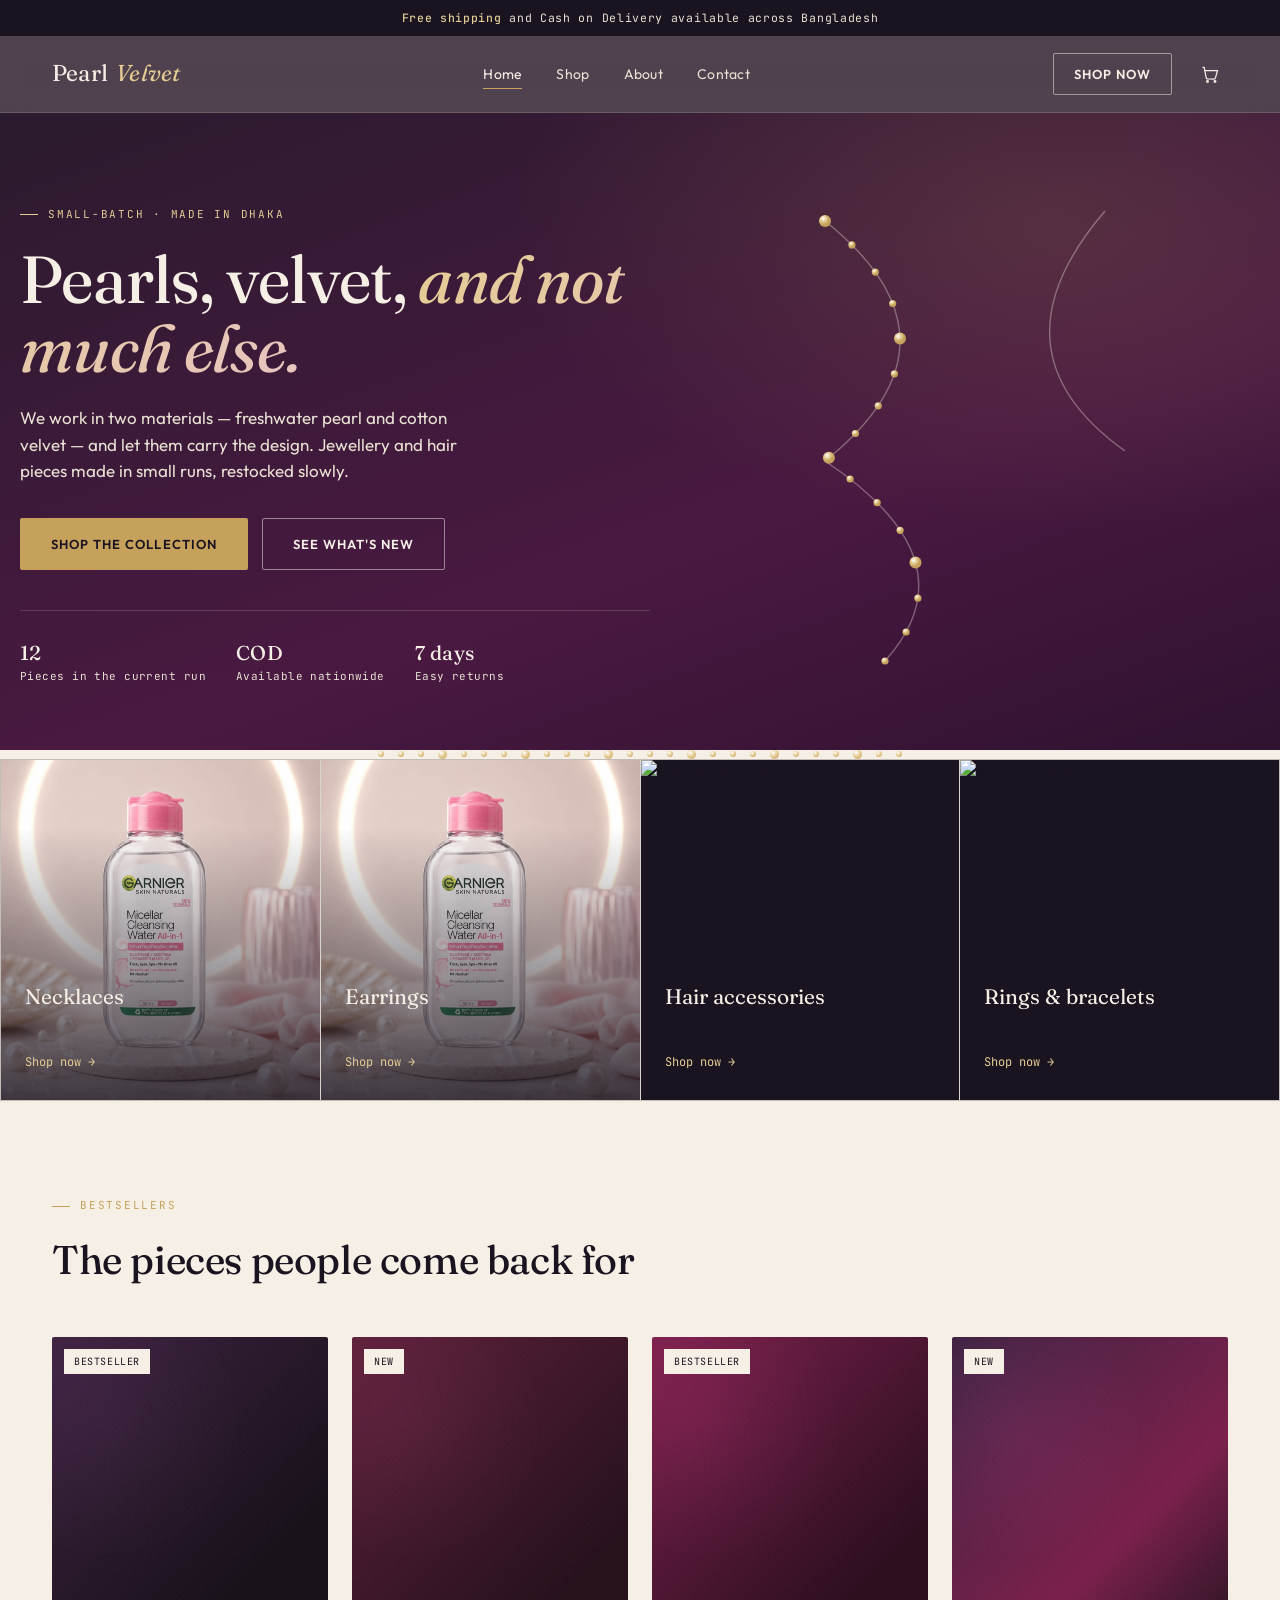
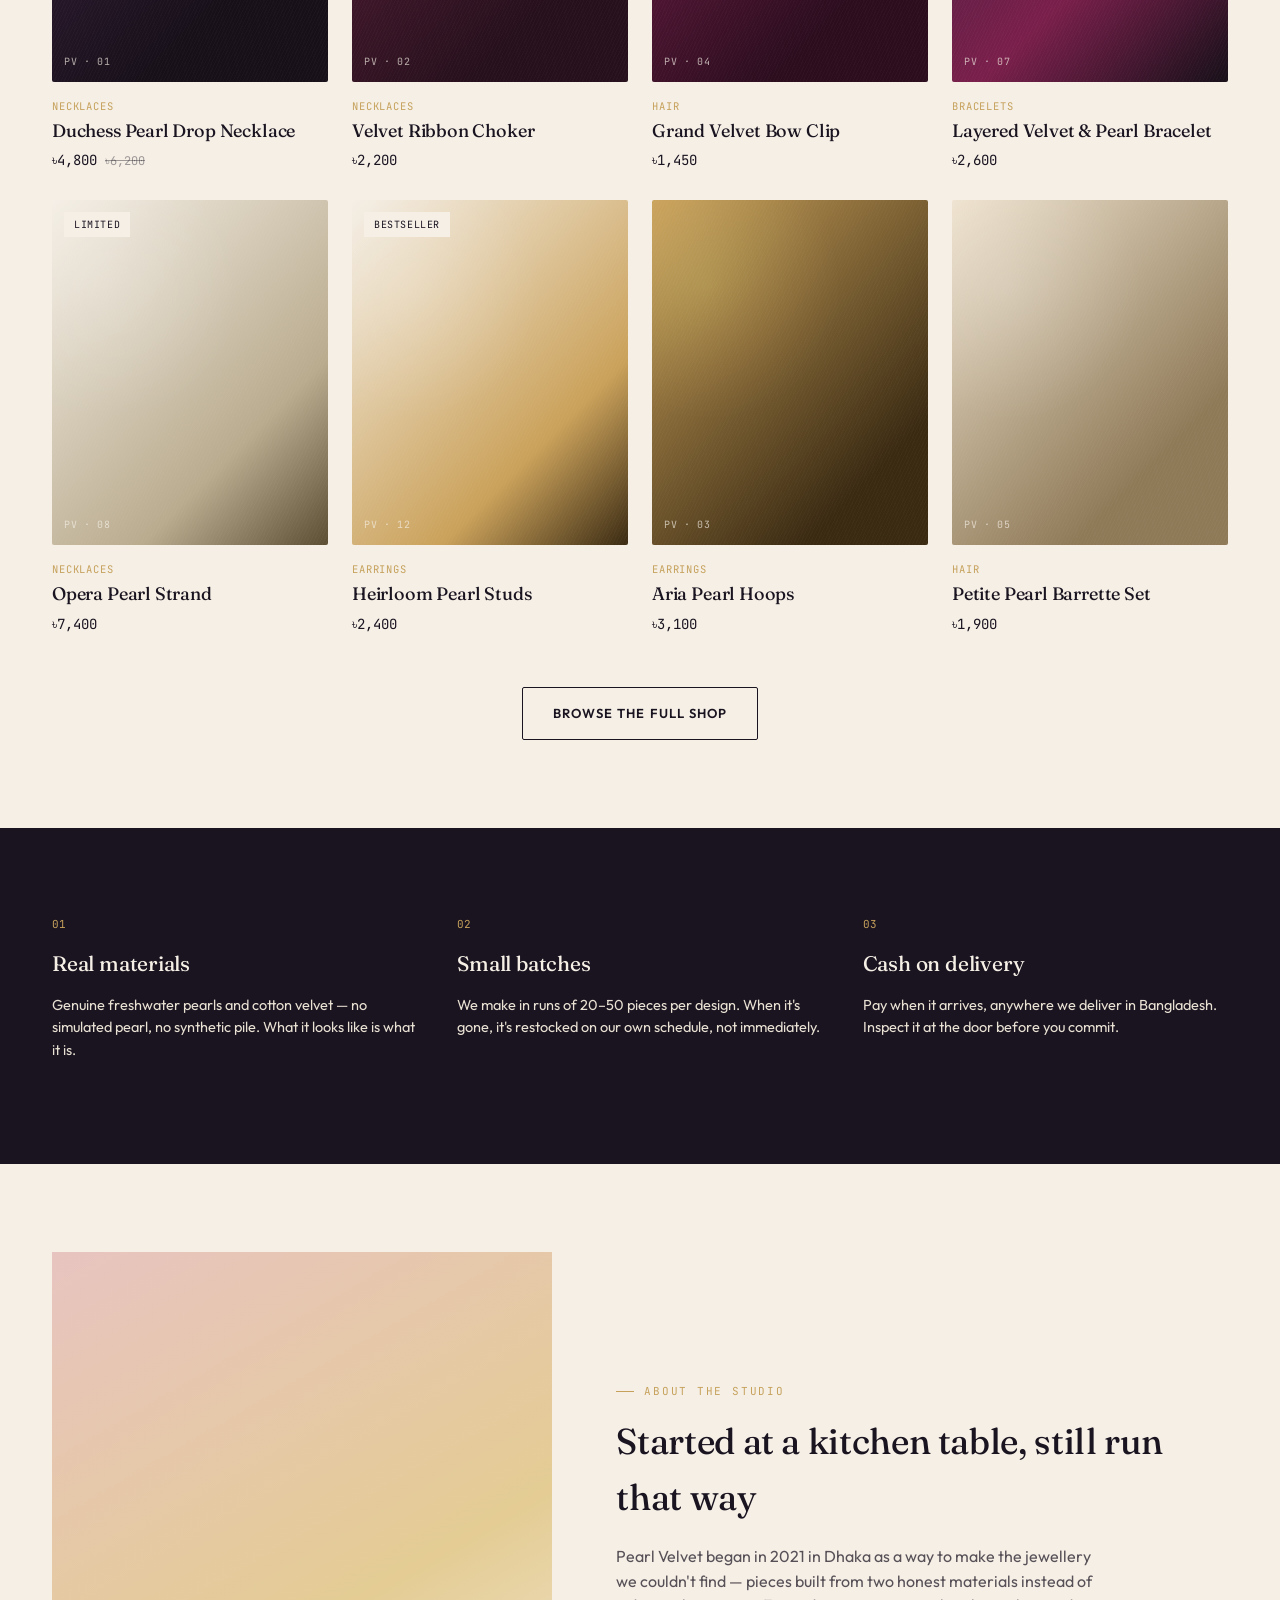
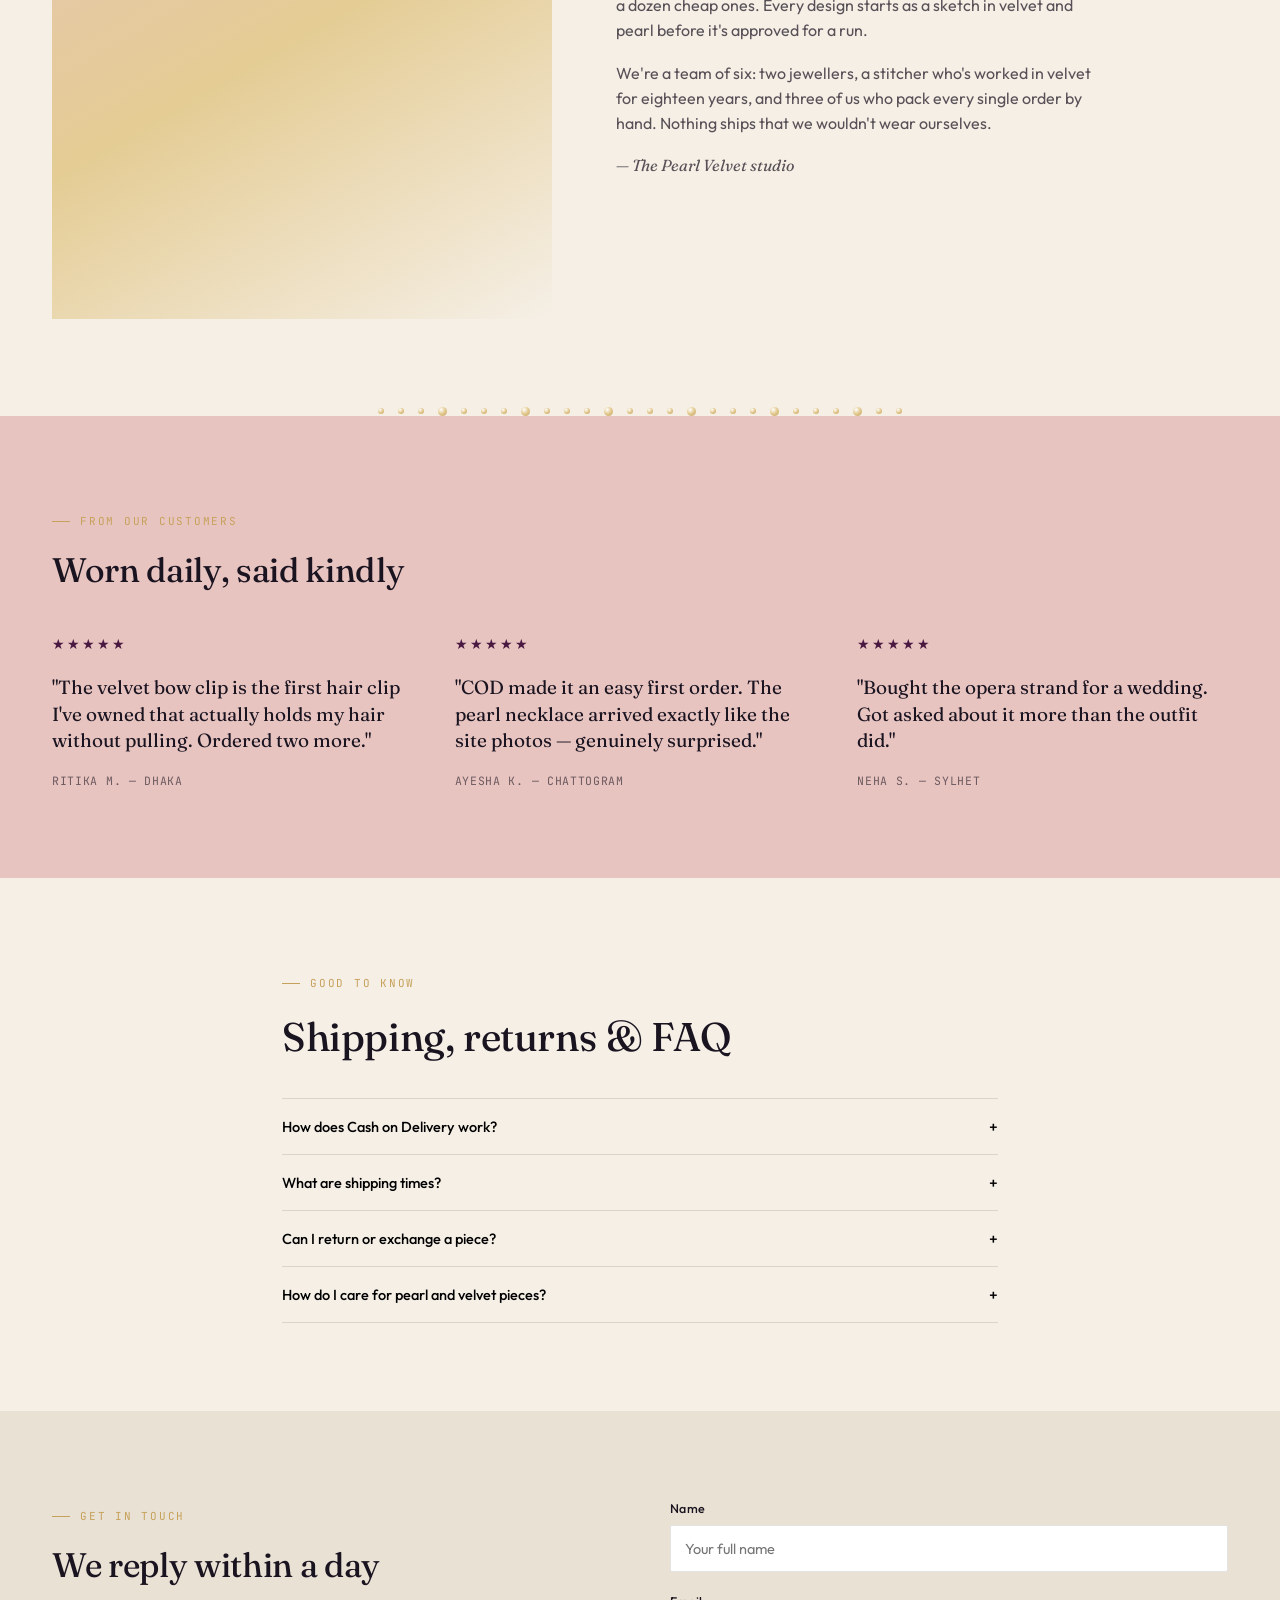
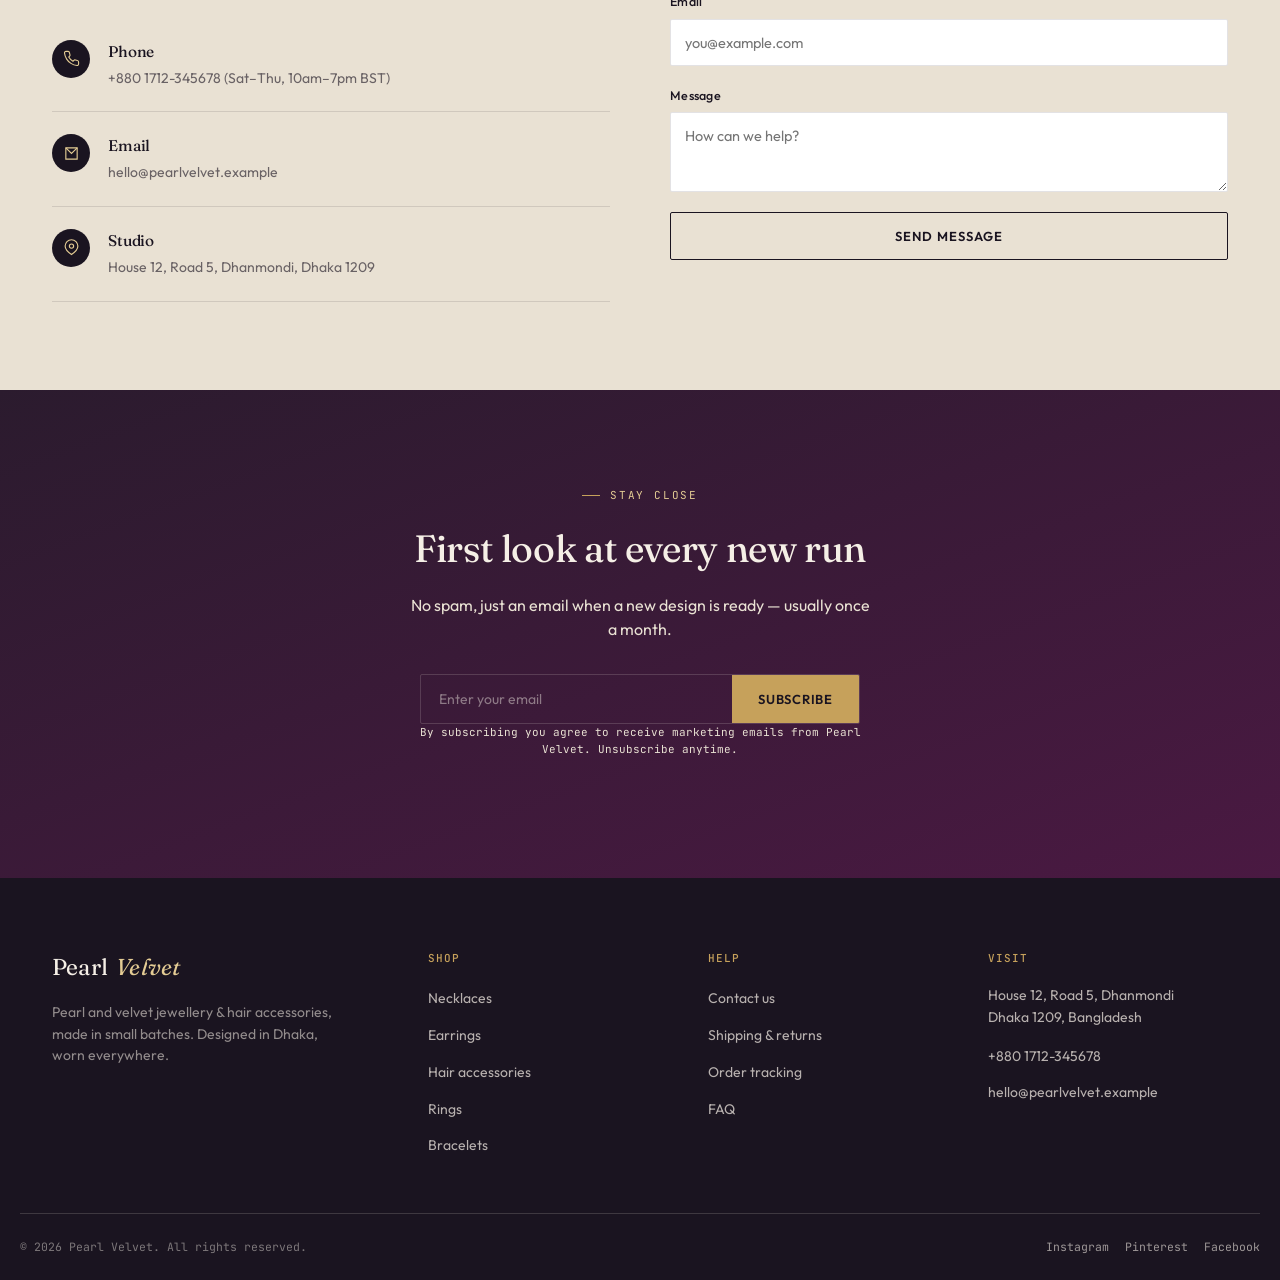
==== commit 5306ddb4: "Add project files" ====
--- a/index.html
+++ b/index.html
@@ -45,35 +45,36 @@
   <div class="wrap"><div class="pearl-strand" id="strand-1"></div></div>
 
   <!-- ============ CATEGORY STRIP ============ -->
-  <section id="new-in" style="padding-top:56px;">
-    <div class="wrap">
-      <div class="section-head">
-        <div>
-          <span class="eyebrow">Shop by category</span>
-          <h2>Find your piece</h2>
-        </div>
-        <a href="shop.html" class="btn-ghost">View everything →</a>
-      </div>
-      <div class="cat-strip">
-        <a class="cat-card" href="shop.html?cat=Necklaces">
-          <span class="cat-name">Necklaces</span>
-          <span class="cat-arrow">Shop now →</span>
-        </a>
-        <a class="cat-card" href="shop.html?cat=Earrings">
-          <span class="cat-name">Earrings</span>
-          <span class="cat-arrow">Shop now →</span>
-        </a>
-        <a class="cat-card" href="shop.html?cat=Hair">
-          <span class="cat-name">Hair accessories</span>
-          <span class="cat-arrow">Shop now →</span>
-        </a>
-        <a class="cat-card" href="shop.html?cat=Rings">
-          <span class="cat-name">Rings & bracelets</span>
-          <span class="cat-arrow">Shop now →</span>
-        </a>
-      </div>
-    </div>
-  </section>
+ <div class="cat-strip">
+  <a class="cat-card" href="shop.html?cat=Necklaces">
+    <img class="cat-img" src="images/demo.png" alt="Necklaces" loading="lazy">
+    <div class="cat-overlay">
+      <span class="cat-name">Necklaces</span>
+      <span class="cat-arrow">Shop now →</span>
+    </div>
+  </a>
+  <a class="cat-card" href="shop.html?cat=Earrings">
+    <img class="cat-img" src="images/demo.png" alt="Earrings" loading="lazy">
+    <div class="cat-overlay">
+      <span class="cat-name">Earrings</span>
+      <span class="cat-arrow">Shop now →</span>
+    </div>
+  </a>
+  <a class="cat-card" href="shop.html?cat=Hair">
+    <img class="cat-img" src="images/category-hair.png" alt="Hair accessories" loading="lazy">
+    <div class="cat-overlay">
+      <span class="cat-name">Hair accessories</span>
+      <span class="cat-arrow">Shop now →</span>
+    </div>
+  </a>
+  <a class="cat-card" href="shop.html?cat=Rings">
+    <img class="cat-img" src="images/category-rings.png" alt="Rings & bracelets" loading="lazy">
+    <div class="cat-overlay">
+      <span class="cat-name">Rings & bracelets</span>
+      <span class="cat-arrow">Shop now →</span>
+    </div>
+  </a>
+</div>
 
   <!-- ============ FEATURED PRODUCTS ============ -->
   <section>
--- a/style.css
+++ b/style.css
@@ -368,17 +368,33 @@
   border: 1px solid var(--line-on-light);
 }
 .cat-card {
-  background: var(--ivory);
-  padding: 36px 24px;
+  position: relative;
+  background: var(--ink);
+  min-height: 340px;
+  overflow: hidden;
+  display: block;
+}
+.cat-img {
+  position: absolute;
+  inset: 0;
+  width: 100%;
+  height: 100%;
+  object-fit: cover;
+  transition: transform 0.6s var(--ease);
+}
+.cat-card:hover .cat-img { transform: scale(1.06); }
+.cat-overlay {
+  position: absolute;
+  inset: 0;
   display: flex;
   flex-direction: column;
+  justify-content: flex-end;
   gap: 40px;
-  min-height: 180px;
-  transition: background 0.3s var(--ease);
-}
-.cat-card:hover { background: #efe6d5; }
-.cat-card .cat-name { font-family: var(--font-display); font-size: 21px; }
-.cat-card .cat-arrow { font-family: var(--font-mono); font-size: 12px; color: var(--gold); display: flex; align-items: center; gap: 8px; align-self: flex-start; margin-top: auto; }
+  padding: 28px 24px;
+  background: linear-gradient(to top, rgba(26,20,32,0.82) 0%, rgba(26,20,32,0.25) 55%, rgba(26,20,32,0) 80%);
+}
+.cat-overlay .cat-name { font-family: var(--font-display); font-size: 21px; color: var(--ivory); }
+.cat-overlay .cat-arrow { font-family: var(--font-mono); font-size: 12px; color: var(--gold-light); display: flex; align-items: center; gap: 8px; }
 
 /* ==========================================================================
    Product grid & cards
@@ -897,10 +913,11 @@
   .wrap { padding: 0 20px; }
   .product-grid { grid-template-columns: repeat(2, 1fr); gap: 20px 14px; }
   .cat-strip { grid-template-columns: 1fr 1fr; }
+  .cat-card { min-height: 220px; }
   .footer-grid { grid-template-columns: 1fr; }
   .footer-bottom { flex-direction: column; align-items: flex-start; }
   .cart-line { grid-template-columns: 64px 1fr; grid-template-rows: auto auto; }
   .cart-line-swatch { width: 64px; height: 64px; grid-row: 1 / 3; }
   .cart-line-price { text-align: left; grid-column: 2; }
   .success-detail-grid { grid-template-columns: 1fr; }
-}
+}
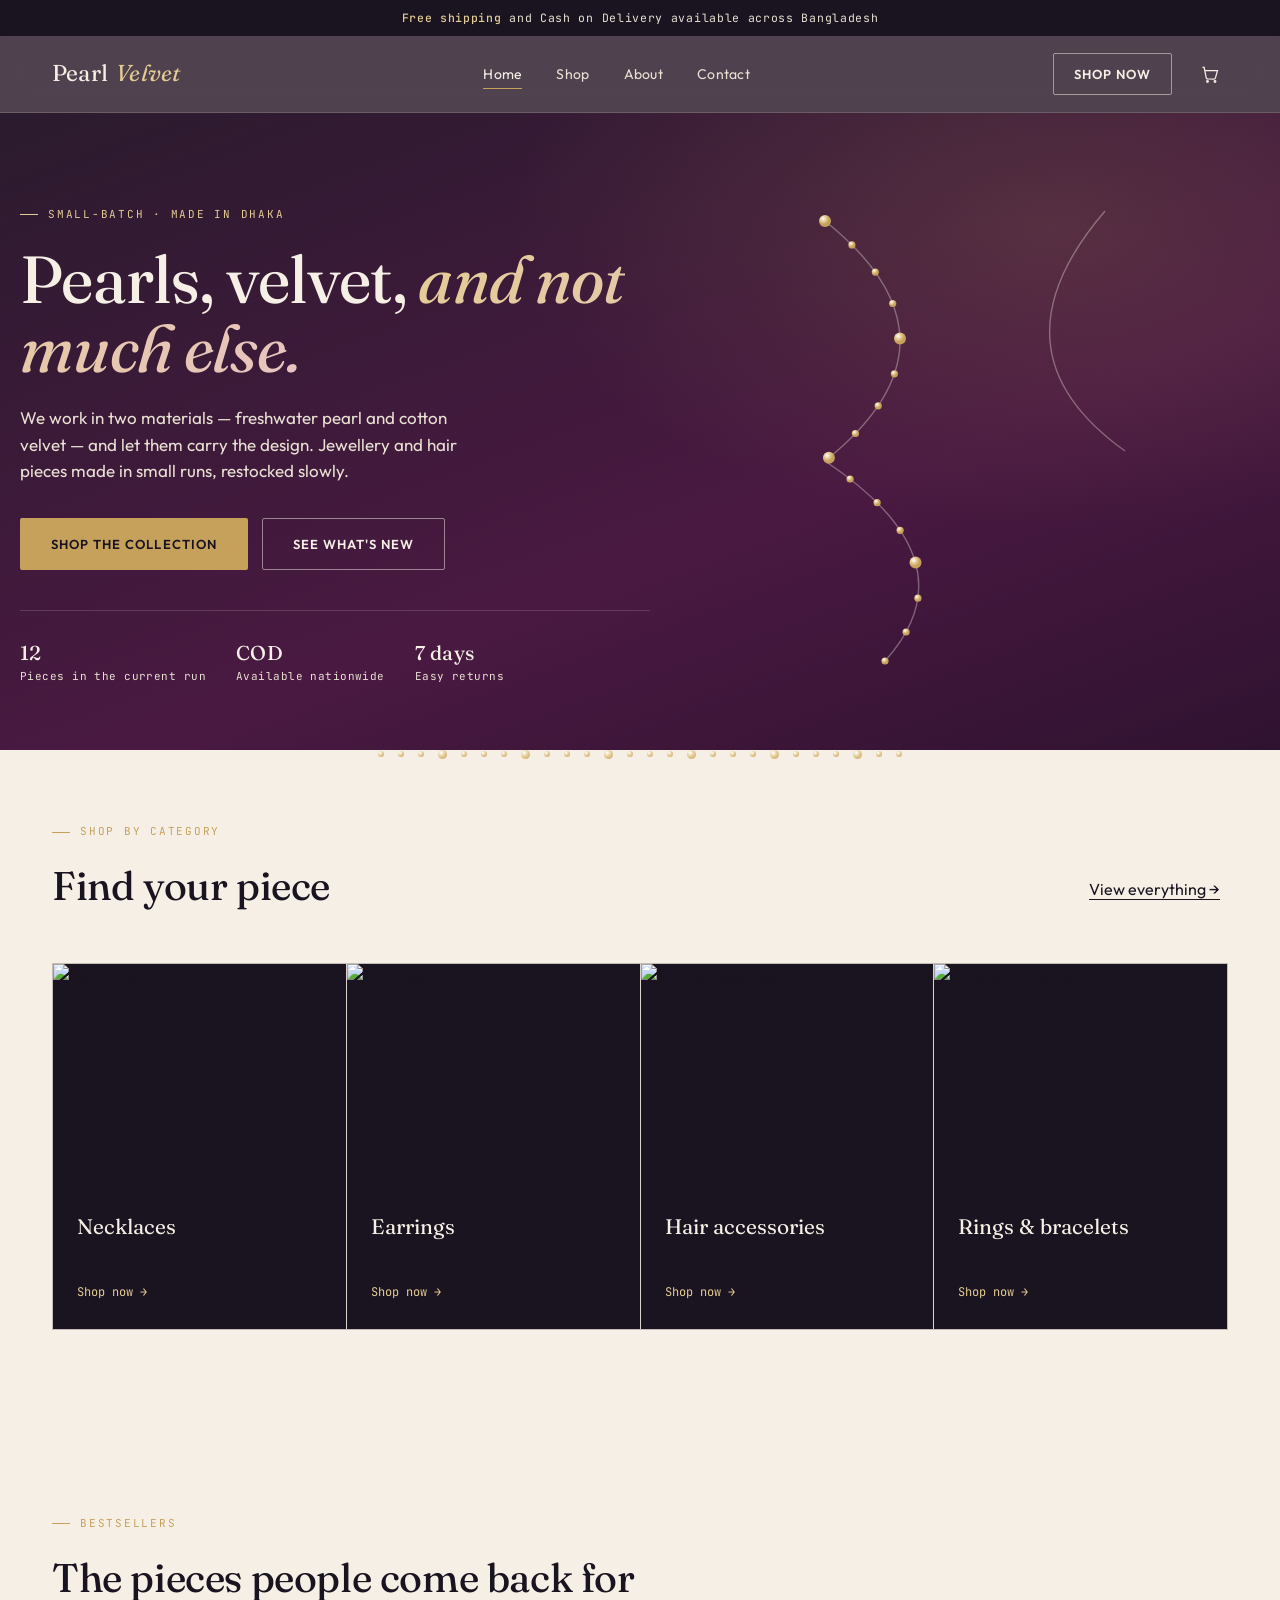
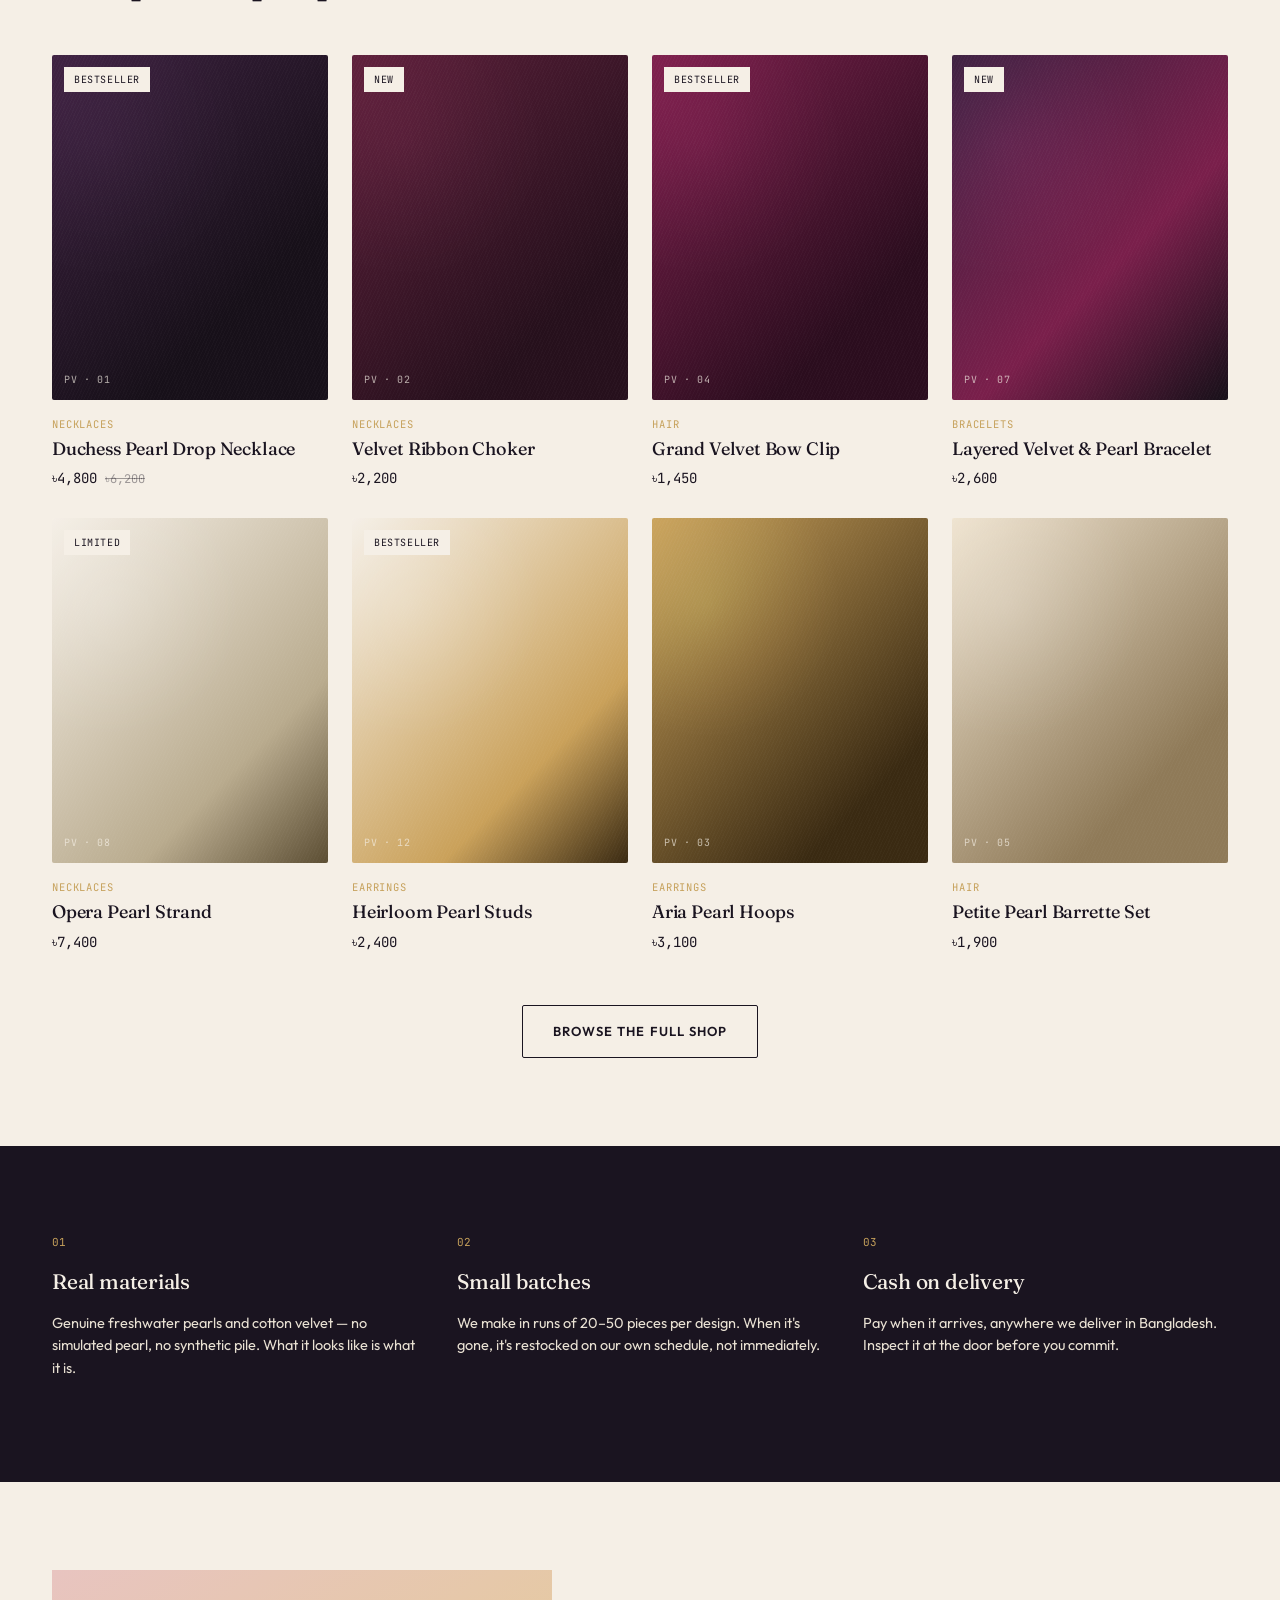
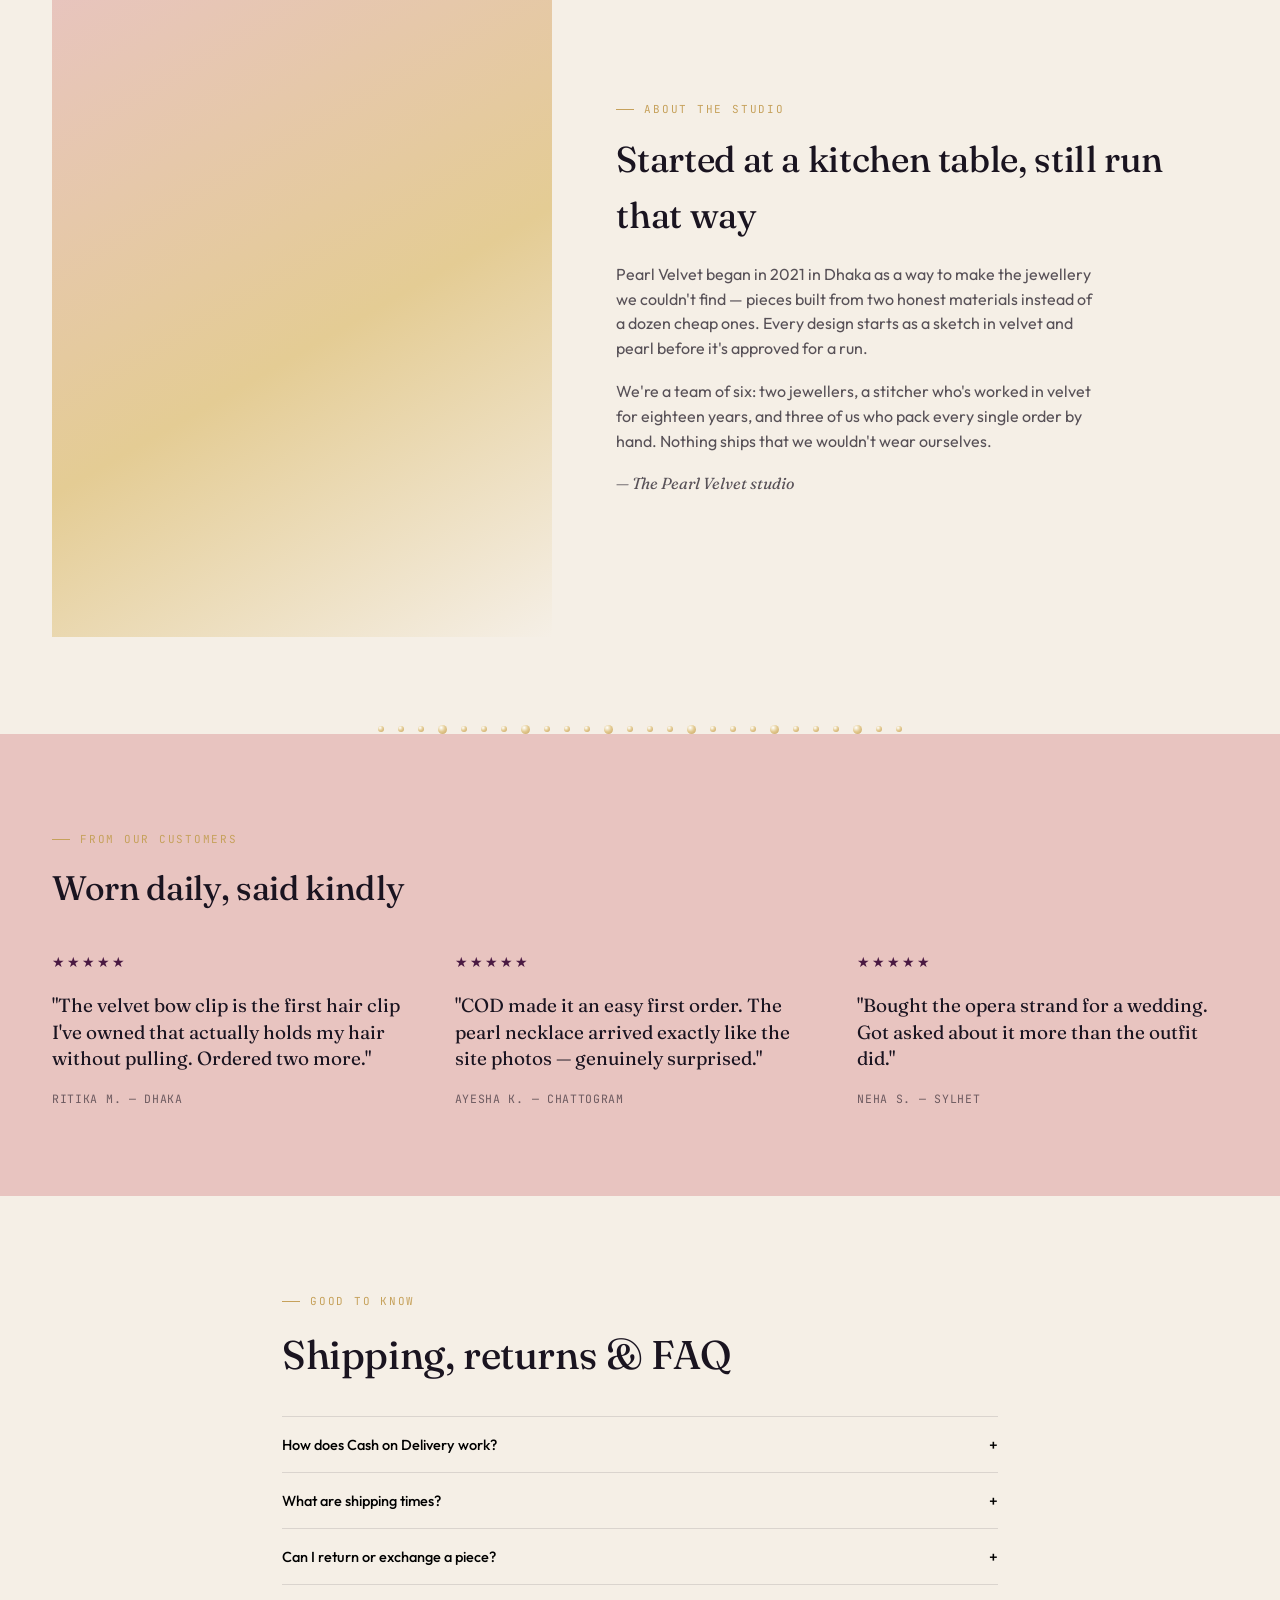
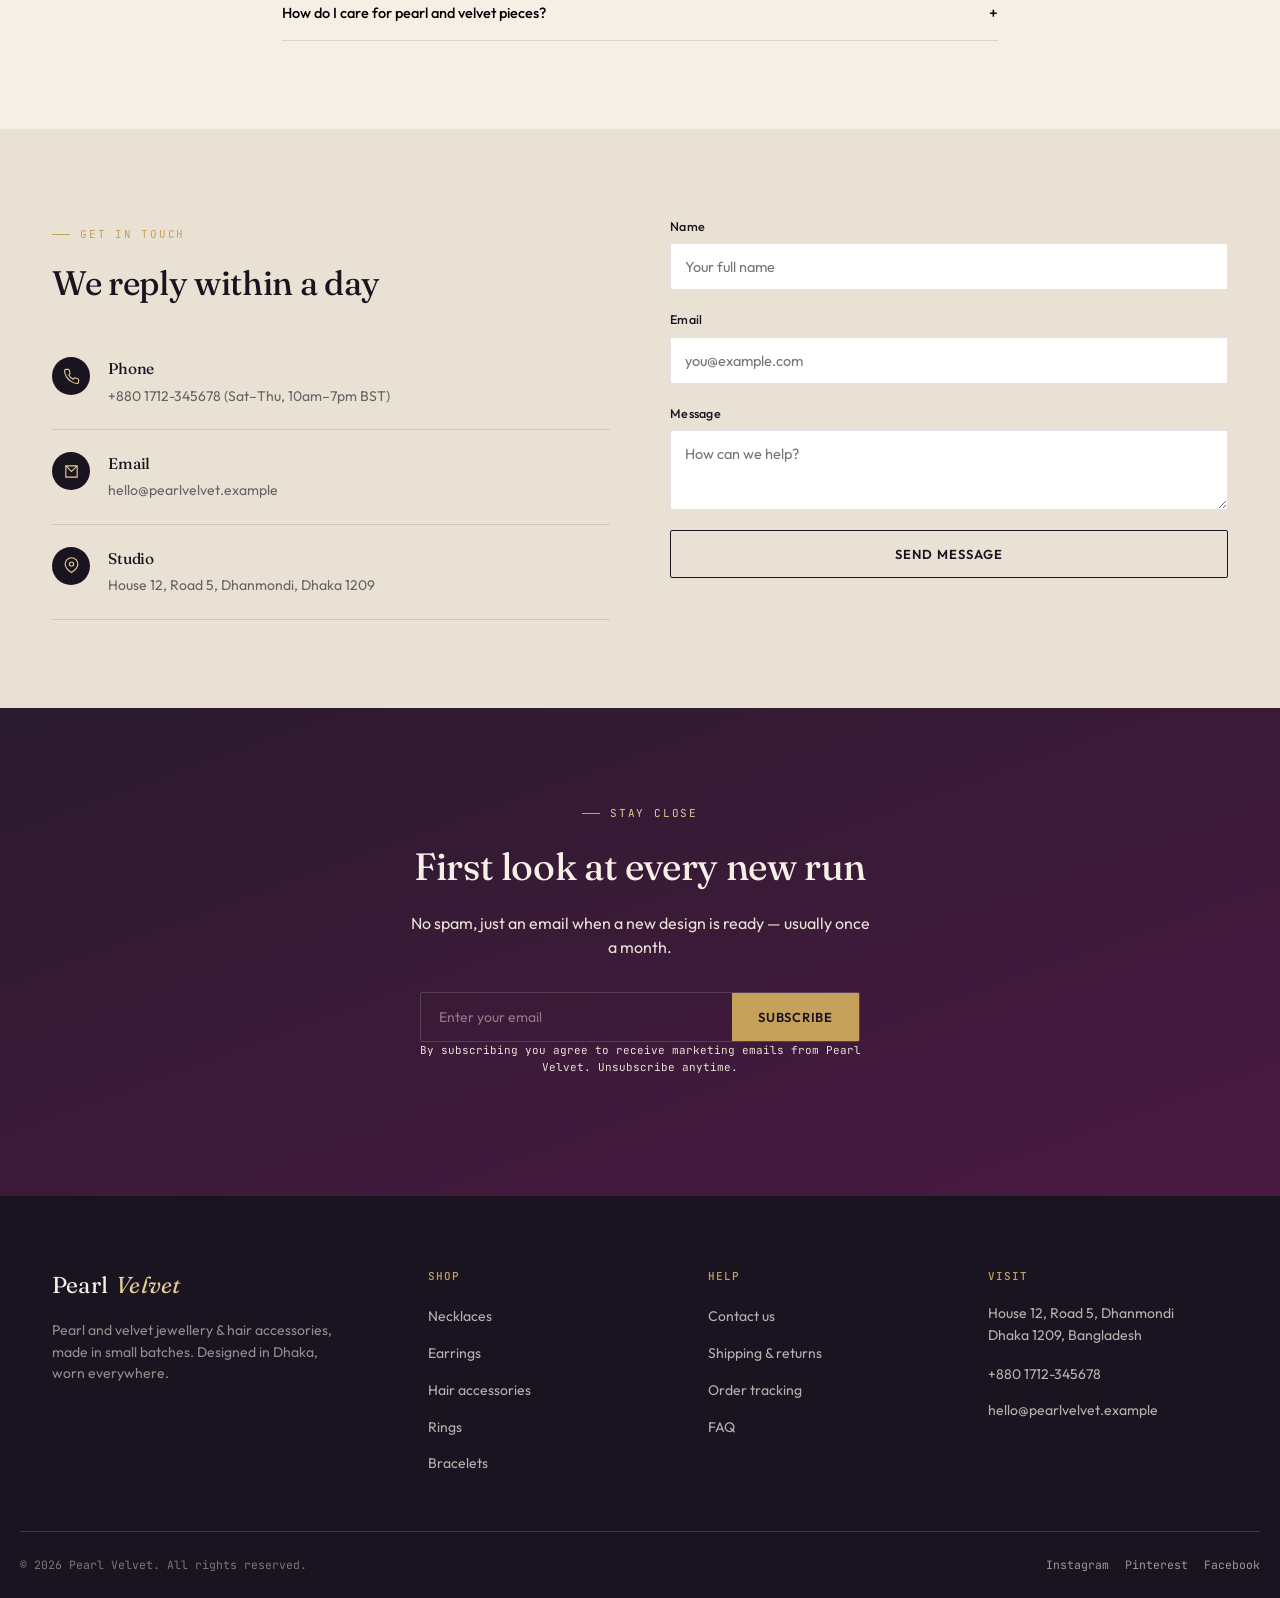
==== commit 9ff79185: "Add project files" ====
--- a/index.html
+++ b/index.html
@@ -45,36 +45,47 @@
   <div class="wrap"><div class="pearl-strand" id="strand-1"></div></div>
 
   <!-- ============ CATEGORY STRIP ============ -->
- <div class="cat-strip">
-  <a class="cat-card" href="shop.html?cat=Necklaces">
-    <img class="cat-img" src="images/demo.png" alt="Necklaces" loading="lazy">
-    <div class="cat-overlay">
-      <span class="cat-name">Necklaces</span>
-      <span class="cat-arrow">Shop now →</span>
-    </div>
-  </a>
-  <a class="cat-card" href="shop.html?cat=Earrings">
-    <img class="cat-img" src="images/demo.png" alt="Earrings" loading="lazy">
-    <div class="cat-overlay">
-      <span class="cat-name">Earrings</span>
-      <span class="cat-arrow">Shop now →</span>
-    </div>
-  </a>
-  <a class="cat-card" href="shop.html?cat=Hair">
-    <img class="cat-img" src="images/category-hair.png" alt="Hair accessories" loading="lazy">
-    <div class="cat-overlay">
-      <span class="cat-name">Hair accessories</span>
-      <span class="cat-arrow">Shop now →</span>
-    </div>
-  </a>
-  <a class="cat-card" href="shop.html?cat=Rings">
-    <img class="cat-img" src="images/category-rings.png" alt="Rings & bracelets" loading="lazy">
-    <div class="cat-overlay">
-      <span class="cat-name">Rings & bracelets</span>
-      <span class="cat-arrow">Shop now →</span>
-    </div>
-  </a>
-</div>
+  <section id="new-in" style="padding-top:56px;">
+    <div class="wrap">
+      <div class="section-head">
+        <div>
+          <span class="eyebrow">Shop by category</span>
+          <h2>Find your piece</h2>
+        </div>
+        <a href="shop.html" class="btn-ghost">View everything →</a>
+      </div>
+      <div class="cat-strip">
+        <a class="cat-card" href="shop.html?cat=Necklaces">
+          <img class="cat-img" src="images/category-necklaces.jpg" alt="Necklaces" loading="lazy">
+          <div class="cat-overlay">
+            <span class="cat-name">Necklaces</span>
+            <span class="cat-arrow">Shop now →</span>
+          </div>
+        </a>
+        <a class="cat-card" href="shop.html?cat=Earrings">
+          <img class="cat-img" src="images/category-earrings.jpg" alt="Earrings" loading="lazy">
+          <div class="cat-overlay">
+            <span class="cat-name">Earrings</span>
+            <span class="cat-arrow">Shop now →</span>
+          </div>
+        </a>
+        <a class="cat-card" href="shop.html?cat=Hair">
+          <img class="cat-img" src="images/category-hair.jpg" alt="Hair accessories" loading="lazy">
+          <div class="cat-overlay">
+            <span class="cat-name">Hair accessories</span>
+            <span class="cat-arrow">Shop now →</span>
+          </div>
+        </a>
+        <a class="cat-card" href="shop.html?cat=Rings">
+          <img class="cat-img" src="images/category-rings.jpg" alt="Rings & bracelets" loading="lazy">
+          <div class="cat-overlay">
+            <span class="cat-name">Rings & bracelets</span>
+            <span class="cat-arrow">Shop now →</span>
+          </div>
+        </a>
+      </div>
+    </div>
+  </section>
 
   <!-- ============ FEATURED PRODUCTS ============ -->
   <section>
@@ -249,4 +260,4 @@
 <script src="render.js"></script>
 <script src="main.js"></script>
 </body>
-</html>
+</html>
--- a/style.css
+++ b/style.css
@@ -370,7 +370,7 @@
 .cat-card {
   position: relative;
   background: var(--ink);
-  min-height: 340px;
+  aspect-ratio: 4 / 5;
   overflow: hidden;
   display: block;
 }
@@ -913,7 +913,6 @@
   .wrap { padding: 0 20px; }
   .product-grid { grid-template-columns: repeat(2, 1fr); gap: 20px 14px; }
   .cat-strip { grid-template-columns: 1fr 1fr; }
-  .cat-card { min-height: 220px; }
   .footer-grid { grid-template-columns: 1fr; }
   .footer-bottom { flex-direction: column; align-items: flex-start; }
   .cart-line { grid-template-columns: 64px 1fr; grid-template-rows: auto auto; }
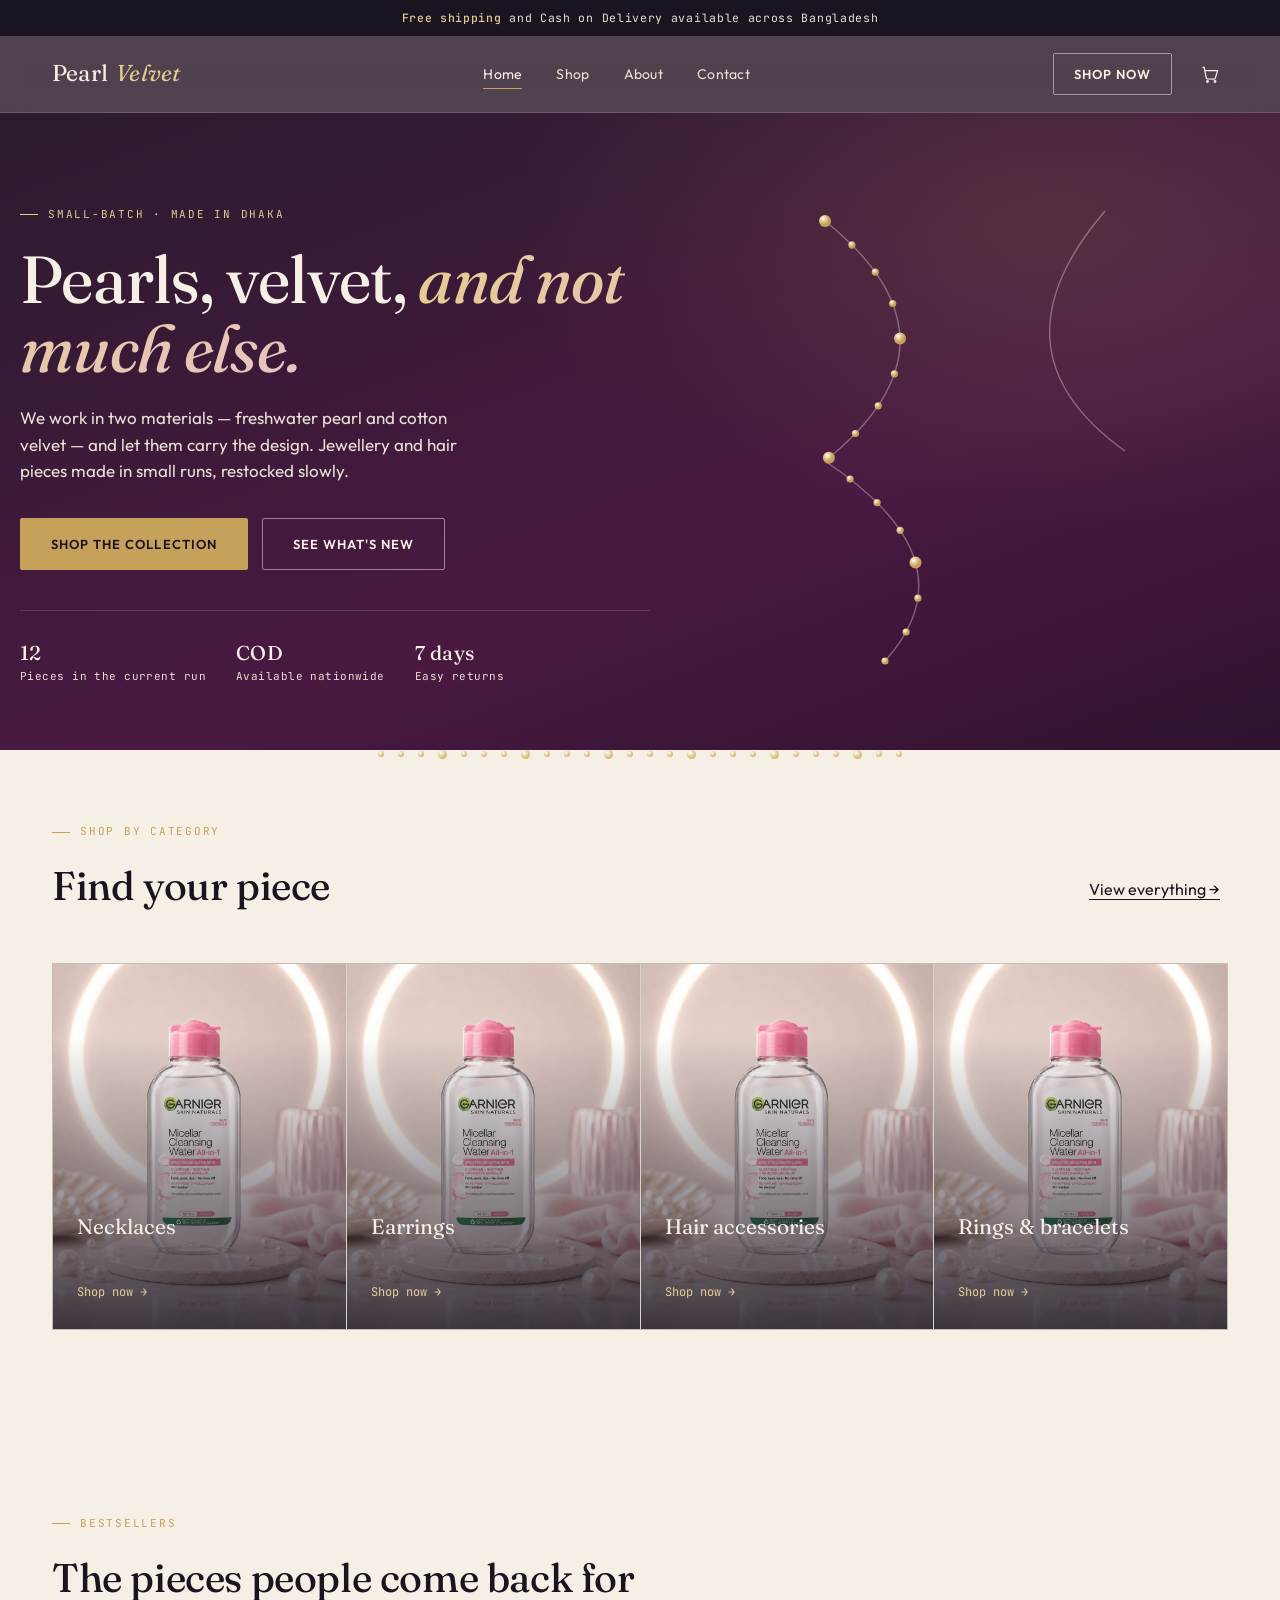
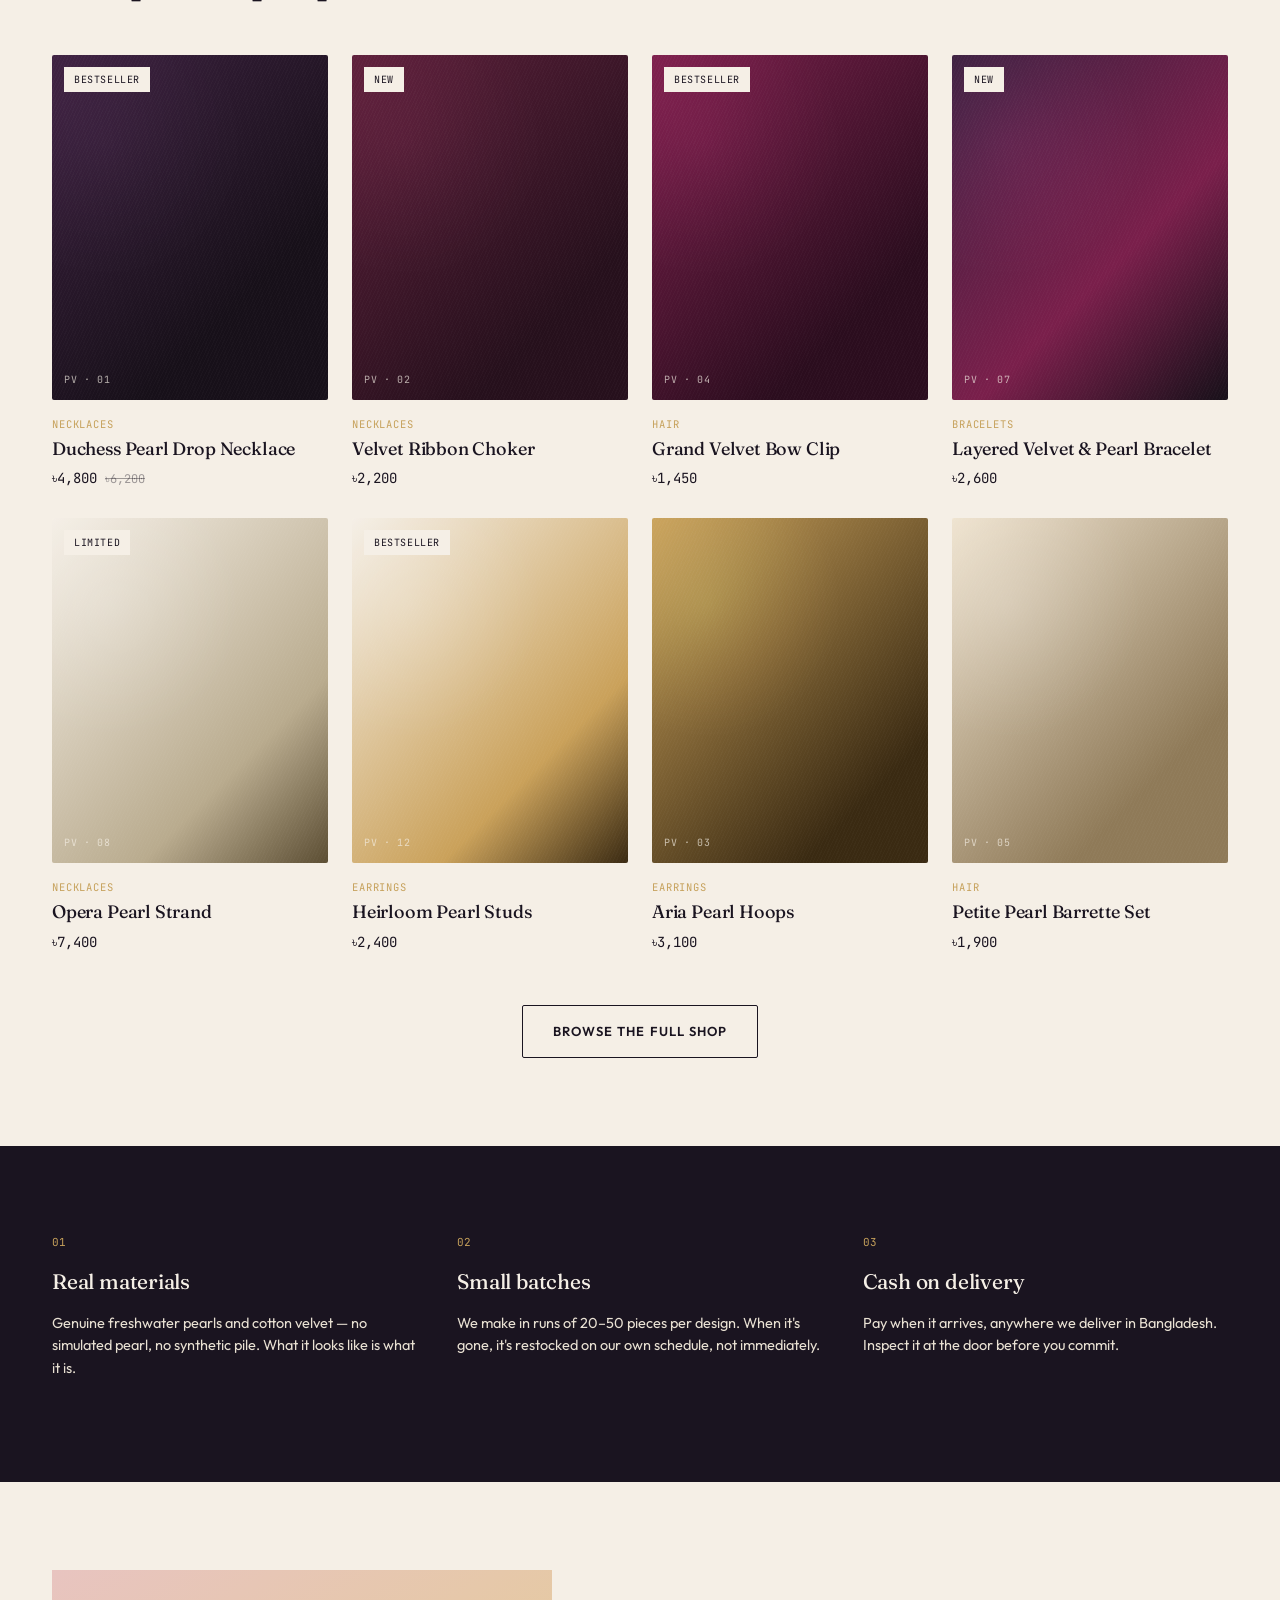
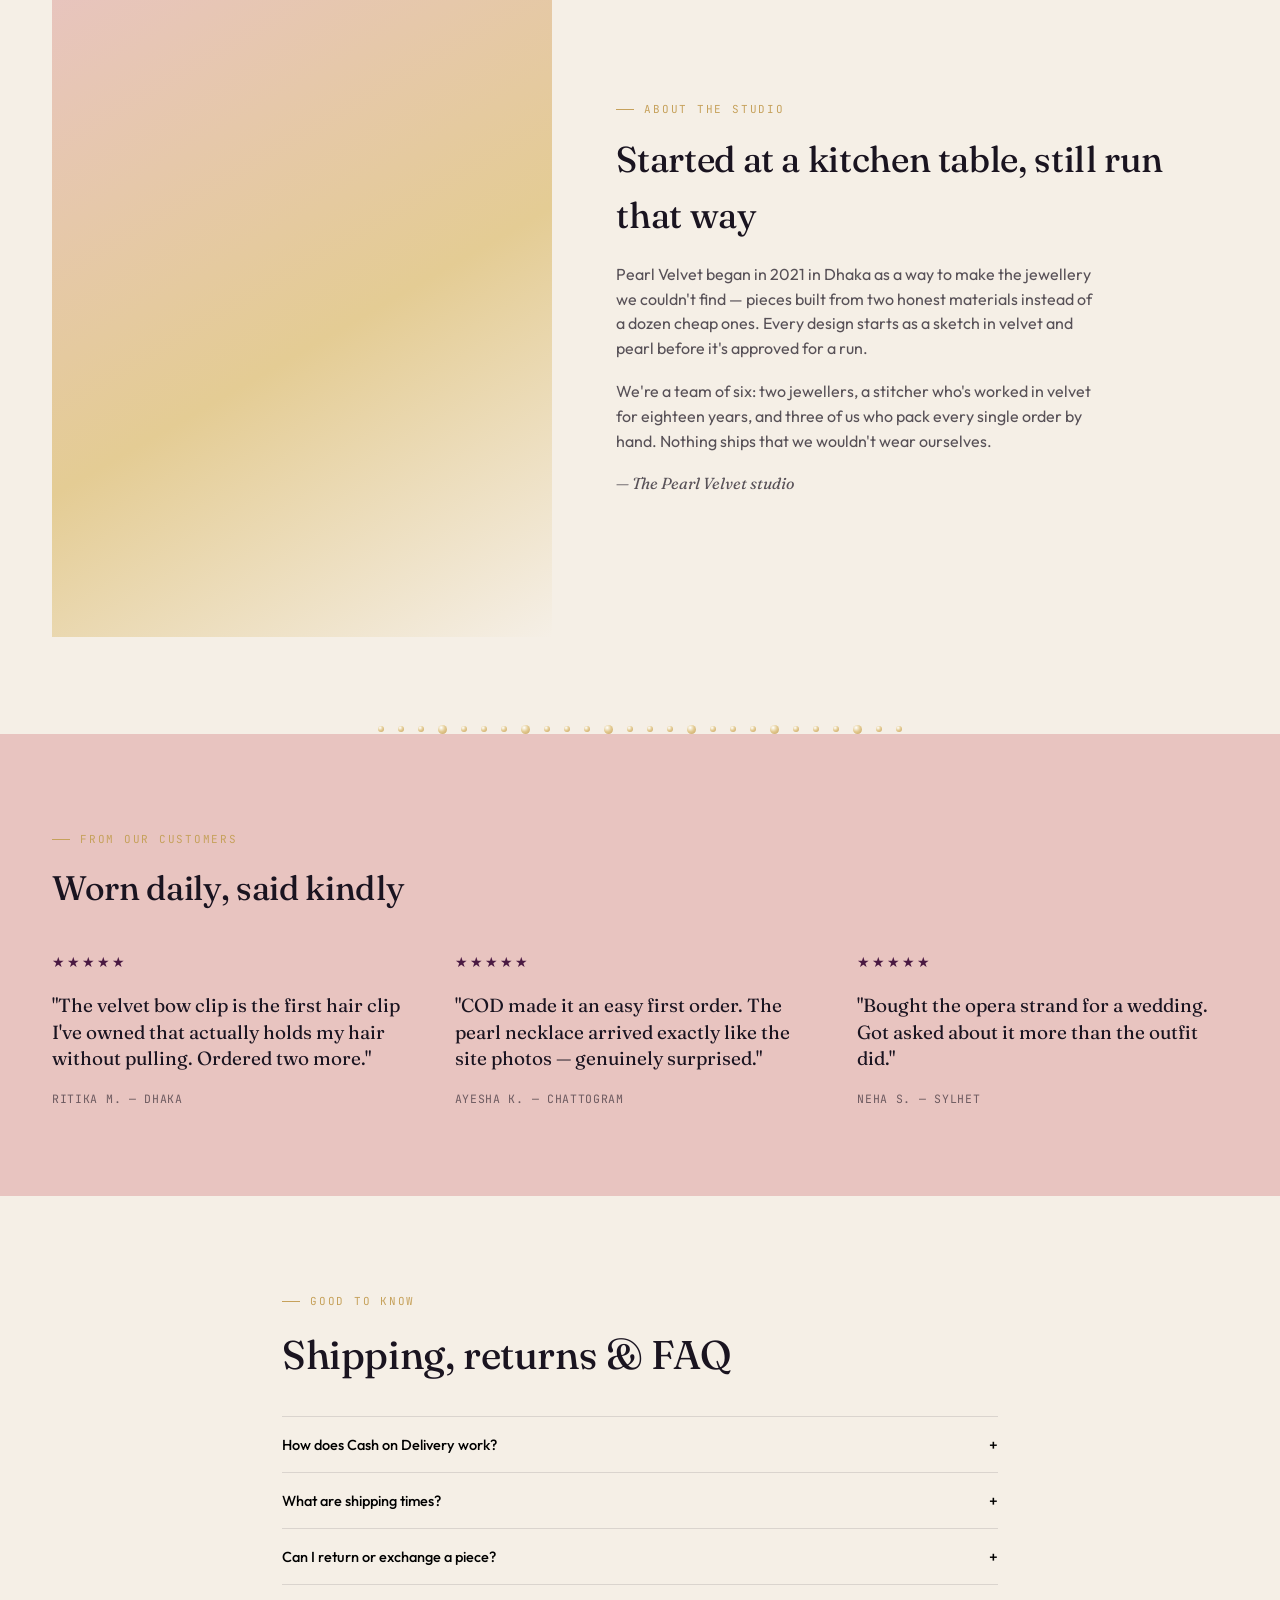
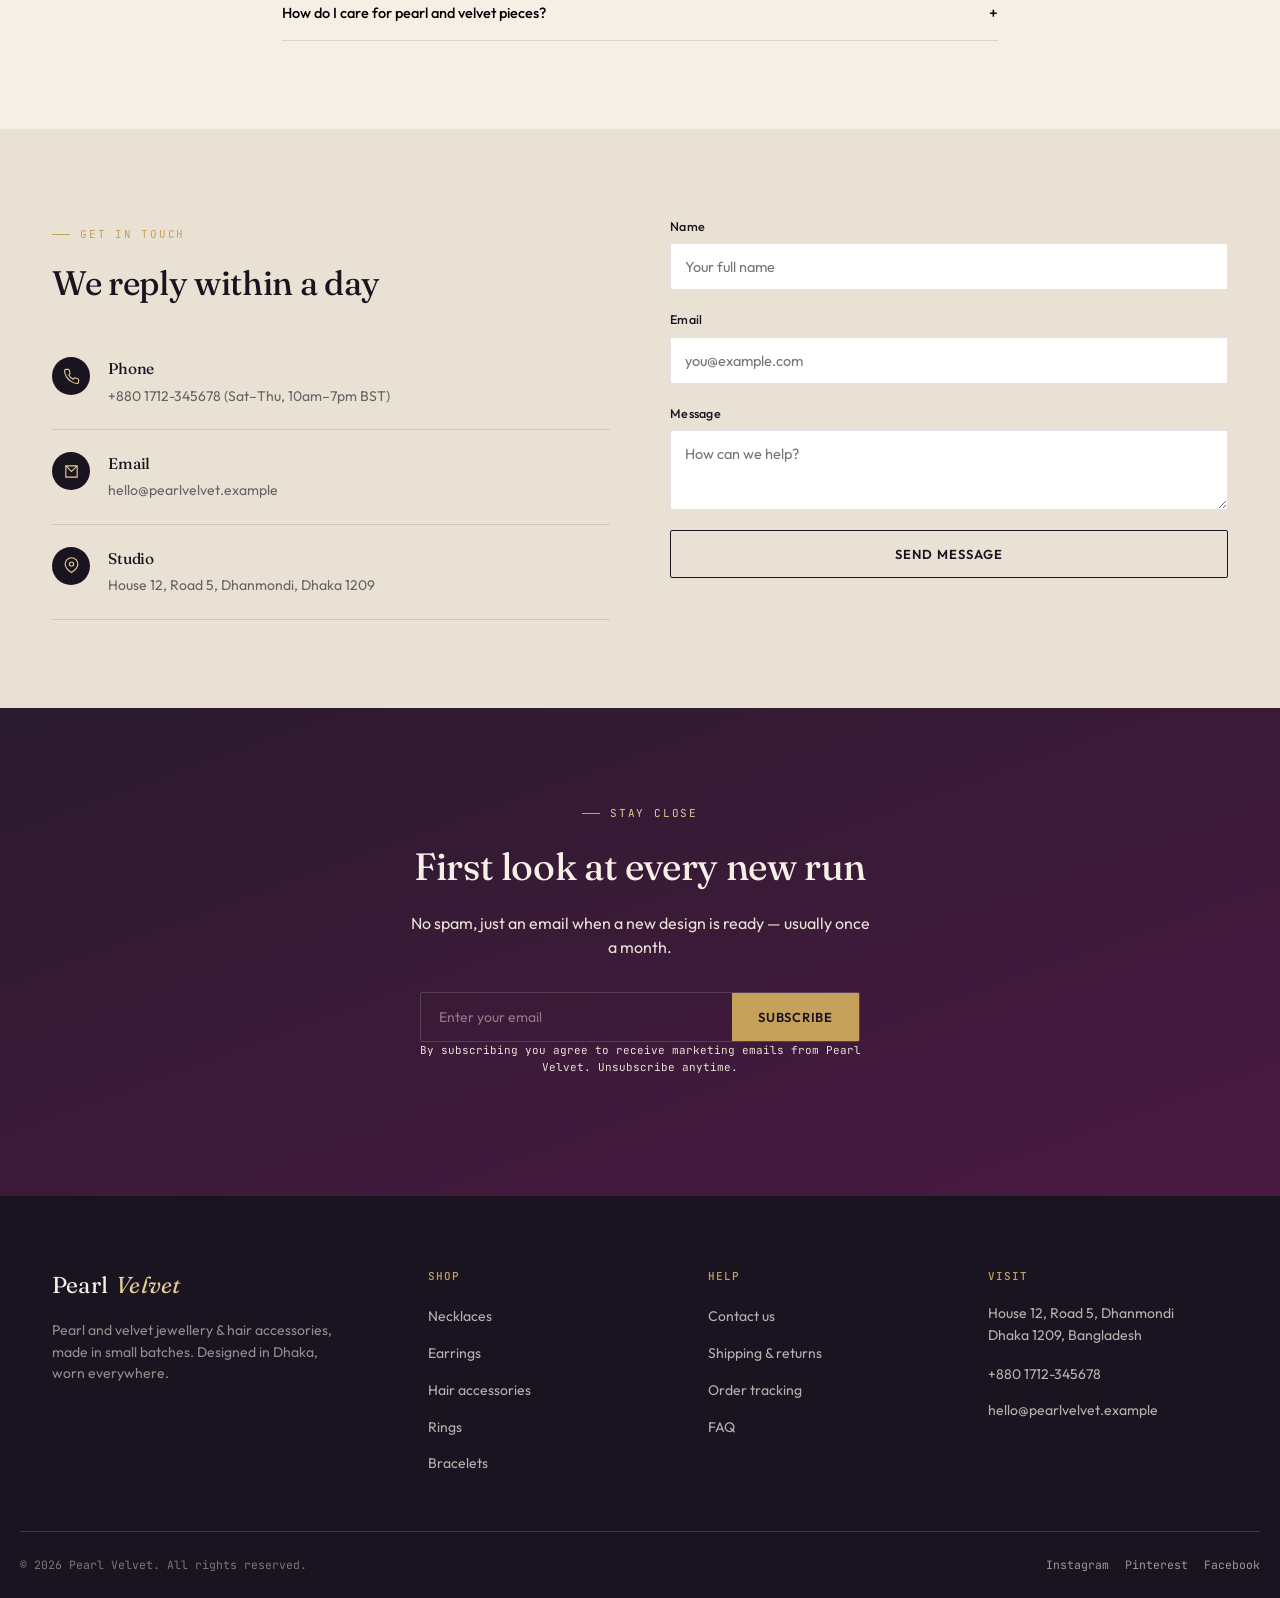
==== commit 980f4415: "Add project files" ====
--- a/index.html
+++ b/index.html
@@ -56,28 +56,28 @@
       </div>
       <div class="cat-strip">
         <a class="cat-card" href="shop.html?cat=Necklaces">
-          <img class="cat-img" src="images/category-necklaces.jpg" alt="Necklaces" loading="lazy">
+          <img class="cat-img" src="images/demo.png" alt="Necklaces" loading="lazy">
           <div class="cat-overlay">
             <span class="cat-name">Necklaces</span>
             <span class="cat-arrow">Shop now →</span>
           </div>
         </a>
         <a class="cat-card" href="shop.html?cat=Earrings">
-          <img class="cat-img" src="images/category-earrings.jpg" alt="Earrings" loading="lazy">
+          <img class="cat-img" src="images/demo.png" alt="Earrings" loading="lazy">
           <div class="cat-overlay">
             <span class="cat-name">Earrings</span>
             <span class="cat-arrow">Shop now →</span>
           </div>
         </a>
         <a class="cat-card" href="shop.html?cat=Hair">
-          <img class="cat-img" src="images/category-hair.jpg" alt="Hair accessories" loading="lazy">
+          <img class="cat-img" src="images/demo.png" alt="Hair accessories" loading="lazy">
           <div class="cat-overlay">
             <span class="cat-name">Hair accessories</span>
             <span class="cat-arrow">Shop now →</span>
           </div>
         </a>
         <a class="cat-card" href="shop.html?cat=Rings">
-          <img class="cat-img" src="images/category-rings.jpg" alt="Rings & bracelets" loading="lazy">
+          <img class="cat-img" src="images/demo.png" alt="Rings & bracelets" loading="lazy">
           <div class="cat-overlay">
             <span class="cat-name">Rings & bracelets</span>
             <span class="cat-arrow">Shop now →</span>
